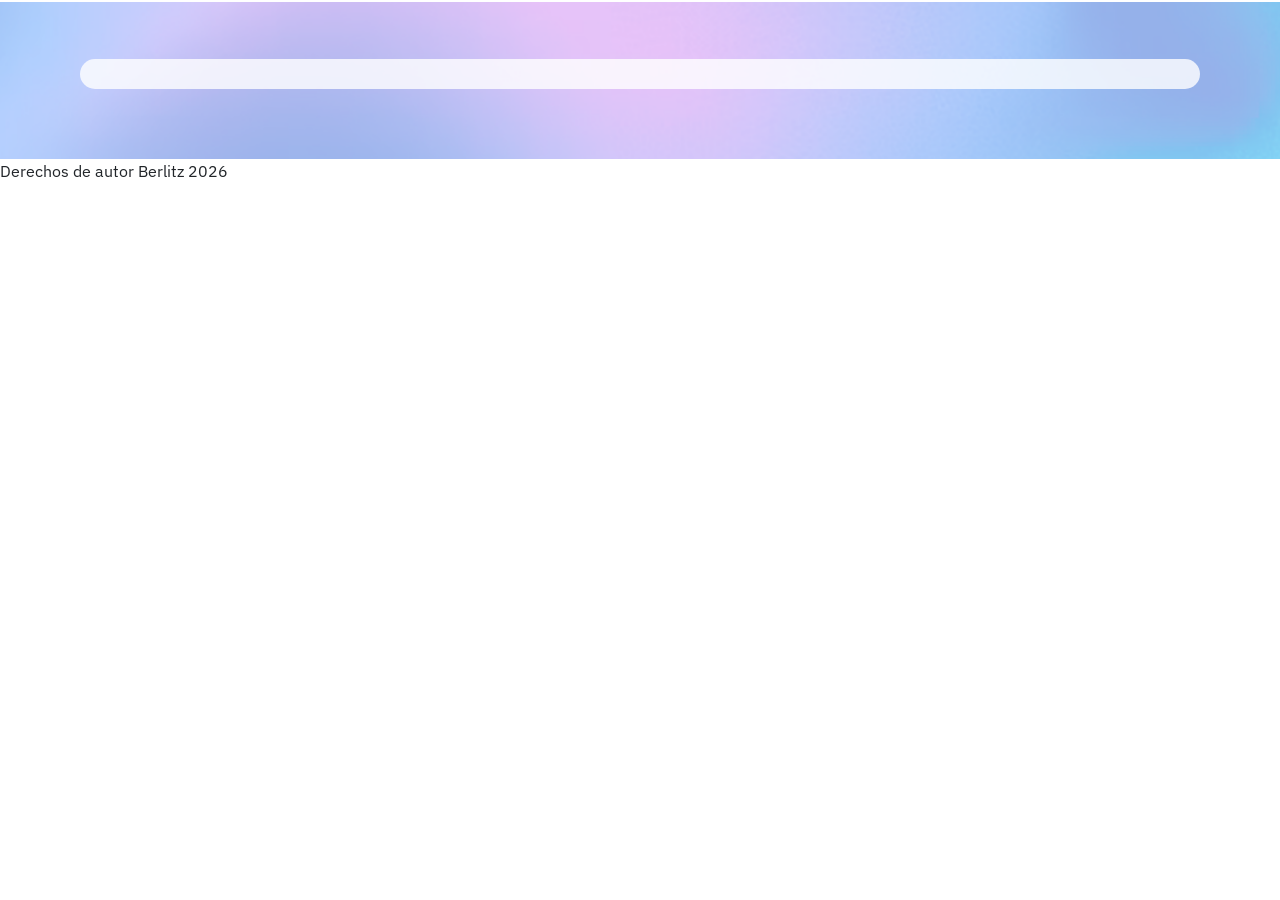
==== index.html @ 0db20826 "form y banner" ====
<!doctype html>
<html lang="es-pe">

<head>
  <meta charset="utf-8">



  <link rel="stylesheet" href="https://cdn.jsdelivr.net/npm/bootstrap@4.0.0/dist/css/bootstrap.min.css"
    integrity="sha384-Gn5384xqQ1aoWXA+058RXPxPg6fy4IWvTNh0E263XmFcJlSAwiGgFAW/dAiS6JXm" crossorigin="anonymous" defer>

  <title>Berlitz Perú - Workshop</title>
  <link rel="shortcut icon" href="https://peru.berlitzuavp.live/hubfs/Logo%20Berlitz/faviconBerlitz.png">
  <meta name="description"
    content="Mejora el inglés en grupos pequeños y avanza rápidamente. Conoce nuestro método único y efectivo.">






  <meta name="viewport" content="width=device-width, initial-scale=1">


  <meta property="og:description"
    content="Mejora el inglés en grupos pequeños y avanza rápidamente. Conoce nuestro método único y efectivo.">
  <meta property="og:title" content="Berlitz Perú - Workshop">
  <meta name="twitter:description"
    content="Mejora el inglés en grupos pequeños y avanza rápidamente. Conoce nuestro método único y efectivo.">
  <meta name="twitter:title" content="Berlitz Perú - Workshop">

  <link rel="stylesheet" href="assets/css/cmln-style.css">
  <link rel="preconnect" href="https://fonts.googleapis.com">
  <link rel="preconnect" href="https://fonts.gstatic.com" crossorigin>
  <link href="https://fonts.googleapis.com/css2?family=IBM+Plex+Sans:wght@400;600;700&display=swap" rel="stylesheet">
  <link rel="stylesheet" href="assets/css/calendario.css">

  <style>
    body {
      font-family: 'IBM Plex Sans', sans-serif;
    }

    #widget_1683842428065 .layout-container,
    #widget_1683842428065 .layout-container * {
      font-family: 'IBM Plex Sans', sans-serif;
    }
  </style>



  <link rel="stylesheet"
    href="https://peru.berlitzuavp.live/hs-fs/hub/9068661/hub_generated/template_assets/41209133440/1615328501591/Berlitz_February2021/css/layout.min.css"
    defer="true">
  <link rel="stylesheet"
    href="https://peru.berlitzuavp.live/hs-fs/hub/9068661/hub_generated/template_assets/41206822020/1661818295218/Berlitz_February2021/css/main.min.css"
    defer="true">
  <link class="hs-async-css" rel="preload"
    href="https://fonts.googleapis.com/css?family=Merriweather:400,700|Lato:400,700&amp;display=swap" as="style"
    onload="this.onload=null;this.rel='stylesheet'">
  <noscript>
    <link rel="stylesheet"
      href="https://fonts.googleapis.com/css?family=Merriweather:400,700|Lato:400,700&amp;display=swap">
  </noscript>
  <link class="hs-async-css" rel="preload"
    href="https://peru.berlitzuavp.live/hs-fs/hub/9068661/hub_generated/template_assets/41214308667/1615328502340/Berlitz_February2021/css/theme-overrides.min.css"
    as="style" onload="this.onload=null;this.rel='stylesheet'">
  <noscript>
    <link rel="stylesheet"
      href="https://peru.berlitzuavp.live/hs-fs/hub/9068661/hub_generated/template_assets/41214308667/1615328502340/Berlitz_February2021/css/theme-overrides.min.css">
  </noscript>
  <link rel="stylesheet" href="https://cdnjs.cloudflare.com/ajax/libs/animate.css/4.0.0/animate.compat.css"
    defer="true">
  <link rel="stylesheet"
    href="https://peru.berlitzuavp.live/hs-fs/hub/9068661/hub_generated/module_assets/42537651851/1614971185018/module_42537651851_custom-spacing.min.css">


  <!-- Editor Styles -->
  <style id="hs_editor_style" type="text/css">

  </style>



  <!--  Added by GoogleAnalytics integration -->
  <script>
    var _hsp = window._hsp = window._hsp || [];
    _hsp.push(['addPrivacyConsentListener', function (consent) {
      if (consent.allowed || (consent.categories && consent.categories.analytics)) {
        (function (i, s, o, g, r, a, m) {
          i['GoogleAnalyticsObject'] = r; i[r] = i[r] || function () {
            (i[r].q = i[r].q || []).push(arguments)
          }, i[r].l = 1 * new Date(); a = s.createElement(o),
            m = s.getElementsByTagName(o)[0]; a.async = 1; a.src = g; m.parentNode.insertBefore(a, m)
        })(window, document, 'script', '//www.google-analytics.com/analytics.js', 'ga');
        ga('create', 'UA-195036201-1', 'auto');
        ga('send', 'pageview');
      }
    }]);
  </script>

  <!-- /Added by GoogleAnalytics integration -->

  <!--  Added by GoogleAnalytics4 integration -->
  <script>
    var _hsp = window._hsp = window._hsp || [];
    window.dataLayer = window.dataLayer || [];
    function gtag() { dataLayer.push(arguments); }

    var useGoogleConsentModeV2 = true;
    var waitForUpdateMillis = true ? 1000 : 0;


    if (!window._hsGoogleConsentRunOnce) {
      window._hsGoogleConsentRunOnce = true;

      gtag('consent', 'default', {
        'ad_storage': 'denied',
        'analytics_storage': 'denied',
        'ad_user_data': 'denied',
        'ad_personalization': 'denied',
        'wait_for_update': waitForUpdateMillis
      });

      if (useGoogleConsentModeV2) {
        _hsp.push(['useGoogleConsentModeV2'])
      } else {
        _hsp.push(['addPrivacyConsentListener', function (consent) {
          var hasAnalyticsConsent = consent && (consent.allowed || (consent.categories && consent.categories.analytics));
          var hasAdsConsent = consent && (consent.allowed || (consent.categories && consent.categories.advertisement));

          gtag('consent', 'update', {
            'ad_storage': hasAdsConsent ? 'granted' : 'denied',
            'analytics_storage': hasAnalyticsConsent ? 'granted' : 'denied',
            'ad_user_data': hasAdsConsent ? 'granted' : 'denied',
            'ad_personalization': hasAdsConsent ? 'granted' : 'denied'
          });
        }]);
      }
    }

    gtag('js', new Date());
    gtag('set', 'developer_id.dZTQ1Zm', true);
    gtag('config', 'G-896YH0X30S');
  </script>
  <script async src="https://www.googletagmanager.com/gtag/js?id=G-896YH0X30S"></script>

  <!-- /Added by GoogleAnalytics4 integration -->

  <!--  Added by GoogleTagManager integration -->
  <script>
    var _hsp = window._hsp = window._hsp || [];
    window.dataLayer = window.dataLayer || [];
    function gtag() { dataLayer.push(arguments); }

    var useGoogleConsentModeV2 = true;
    var waitForUpdateMillis = true ? 1000 : 0;



    var hsLoadGtm = function loadGtm() {
      if (window._hsGtmLoadOnce) {
        return;
      }

      if (useGoogleConsentModeV2) {

        gtag('set', 'developer_id.dZTQ1Zm', true);

        gtag('consent', 'default', {
          'ad_storage': 'denied',
          'analytics_storage': 'denied',
          'ad_user_data': 'denied',
          'ad_personalization': 'denied',
          'wait_for_update': waitForUpdateMillis
        });

        _hsp.push(['useGoogleConsentModeV2'])
      }

      (function (w, d, s, l, i) {
        w[l] = w[l] || []; w[l].push({
          'gtm.start':
            new Date().getTime(), event: 'gtm.js'
        }); var f = d.getElementsByTagName(s)[0],
          j = d.createElement(s), dl = l != 'dataLayer' ? '&l=' + l : ''; j.async = true; j.src =
            'https://www.googletagmanager.com/gtm.js?id=' + i + dl; f.parentNode.insertBefore(j, f);
      })(window, document, 'script', 'dataLayer', 'GTM-PGFZW8S');

      window._hsGtmLoadOnce = true;
    };

    _hsp.push(['addPrivacyConsentListener', function (consent) {
      if (consent.allowed || (consent.categories && consent.categories.analytics)) {
        hsLoadGtm();
      }
    }]);

  </script>

  <!-- /Added by GoogleTagManager integration -->

  <link rel="canonical" href="https://peru.berlitzuavp.live/workshop">

  <meta name="facebook-domain-verification" content="eer6snw3nqpqkjb48zlyh8s3h10kmh">
  <meta property="og:image"
    content="https://9068661.fs1.hubspotusercontent-na1.net/hubfs/9068661/assets/img/HEAD%20(25).png">
  <meta property="og:image:width" content="919">
  <meta property="og:image:height" content="1563">

  <meta name="twitter:image"
    content="https://9068661.fs1.hubspotusercontent-na1.net/hubfs/9068661/assets/img/HEAD%20(26).png">


  <meta property="og:url" content="https://peru.berlitzuavp.live/workshop">
  <meta name="twitter:card" content="summary_large_image">
  <meta http-equiv="content-language" content="es-pe">







  <script src="https://code.jquery.com/jquery-3.2.1.slim.min.js"
    integrity="sha384-KJ3o2DKtIkvYIK3UENzmM7KCkRr/rE9/Qpg6aAZGJwFDMVNA/GpGFF93hXpG5KkN" crossorigin="anonymous"
    defer></script>
  <script src="https://cdn.jsdelivr.net/npm/popper.js@1.12.9/dist/umd/popper.min.js"
    integrity="sha384-ApNbgh9B+Y1QKtv3Rn7W3mgPxhU9K/ScQsAP7hUibX39j7fakFPskvXusvfa0b4Q" crossorigin="anonymous"
    defer></script>
  <script src="https://cdn.jsdelivr.net/npm/bootstrap@4.0.0/dist/js/bootstrap.min.js"
    integrity="sha384-JZR6Spejh4U02d8jOt6vLEHfe/JQGiRRSQQxSfFWpi1MquVdAyjUar5+76PVCmYl" crossorigin="anonymous"
    defer></script>

  <meta name="generator" content="HubSpot">
</head>

<body>
  <!--  Added by GoogleTagManager integration -->
  <noscript><iframe src="https://www.googletagmanager.com/ns.html?id=GTM-PGFZW8S" height="0" width="0"
      style="display:none;visibility:hidden"></iframe></noscript>

  <!-- /Added by GoogleTagManager integration -->

  <div class="body-wrapper   hs-content-id-141791086501 hs-landing-page hs-page ">

    <div data-global-resource-path="Berlitz_February2021/templates/partials/header_landing_page.html">
      <div class="header-wrap">
        <header class="header">
          <div class="header-container">
            <nav class="primary-navigation">
              <div class="header-logo">
                <div id="hs_cos_wrapper_header_logo"
                  class="hs_cos_wrapper hs_cos_wrapper_widget hs_cos_wrapper_type_module widget-type-rich_text" style=""
                  data-hs-cos-general-type="widget" data-hs-cos-type="module"><span id="hs_cos_wrapper_header_logo_"
                    class="hs_cos_wrapper hs_cos_wrapper_widget hs_cos_wrapper_type_rich_text" style=""
                    data-hs-cos-general-type="widget" data-hs-cos-type="rich_text"><a
                      href="https://www.berlitz.com/es-pe"> <span> <svg class="Logostyle__LogoStyled-sc-1im8go-0 jslXWq"
                          data-key="max-logo" viewbox="0 0 171 48.65" xmlns="http://www.w3.org/2000/svg">
                          <path
                            d="M162.73,9.17A16.35,16.35,0,0,0,156,2.39C153.11.83,149.94,0,143.78,0H21.33C15.16,0,12,.83,9.1,2.39A16.21,16.21,0,0,0,2.38,9.17C.83,12.09,0,15.28,0,21.5v5.65c0,6.21.83,9.41,2.38,12.33A16.19,16.19,0,0,0,9.1,46.25c2.89,1.57,6.06,2.4,12.23,2.4H143.78c6.16,0,9.33-.83,12.23-2.4a16.19,16.19,0,0,0,6.72-6.77c1.55-2.92,2.37-6.12,2.37-12.33V21.5C165.1,15.28,164.28,12.09,162.73,9.17Z"
                            fill="#004FEF"></path>
                          <path
                            d="M167.22.63a3,3,0,0,0-3,3.1v0a3,3,0,1,0,6.07,0A3,3,0,0,0,167.44.63ZM168.32,6l-1.14-1.9h-.75V6h-.65V1.61h1.64c1,0,1.53.38,1.53,1.24a1.13,1.13,0,0,1-1.06,1.2h-.07l1.23,2Z"
                            fill="none"></path>
                          <path d="m168.26 2.81c0-0.54-0.48-0.64-0.94-0.64h-0.89v1.35h0.78c0.55 0 1.05-0.04 1.05-0.71z"
                            fill="none"></path>
                          <path
                            d="M167.22,0a3.76,3.76,0,0,0-3.8,3.72v.06a3.79,3.79,0,1,0,7.58,0A3.76,3.76,0,0,0,167.26,0Zm0,7a3,3,0,0,1-3-3V3.83a3,3,0,1,1,6.07,0A3,3,0,0,1,167.47,7Z"
                            fill="#004FEF"></path>
                          <path
                            d="M169,2.85c0-.86-.51-1.24-1.53-1.24h-1.64V6h.65V4.08h.75L168.32,6h.73l-1.23-1.93A1.13,1.13,0,0,0,169,3Zm-2.52.67V2.17h.89c.46,0,.94.1.94.64s-.5.71-1,.71Z"
                            fill="#004FEF"></path>
                          <polygon points="96.21 8.89 87.53 8.89 87.53 38.31 96.21 38.33" fill="#fff"></polygon>
                          <path d="m102.6 17.38a4.47 4.47 0 0 0 4.46-4.48 4.45 4.45 0 1 0-4.46 4.48z" fill="#fff">
                          </path>
                          <polygon points="98.38 38.33 107.06 38.33 107.07 38.33 107.07 18.71 107.06 18.71 98.38 18.71"
                            fill="#fff"></polygon>
                          <path
                            d="M56.76,38.33c4.33,0,9.46-1.73,10.69-6.26H58.72a1.94,1.94,0,0,1-2.11,1.6,2.26,2.26,0,0,1-1.69-.61,4.13,4.13,0,0,1-.84-3v-.26H68a9.58,9.58,0,0,0-2.67-7.63,12.31,12.31,0,0,0-9.09-3.5A11.53,11.53,0,0,0,48,21.78a9.61,9.61,0,0,0-2.83,7,8.52,8.52,0,0,0,2.52,6.33C49.79,37.2,53,38.33,56.76,38.33ZM54.08,26.1a2.47,2.47,0,0,1,2.15-2.75l.27,0a2.51,2.51,0,0,1,1.75.72,2.87,2.87,0,0,1,.85,2.05v.27h-5Z"
                            fill="#fff"></path>
                          <polygon
                            points="111.95 25.69 111.95 25.97 111.95 38.33 121.4 38.33 121.4 25.98 121.4 25.7 121.68 25.7 124.44 25.69 124.42 18.56 121.68 18.56 121.4 18.56 121.4 18.29 121.4 11.08 111.95 11.08 111.95 18.29 111.95 18.56 111.66 18.56 109.24 18.56 109.24 25.69 111.66 25.69"
                            fill="#fff"></polygon>
                          <path
                            d="M78.9,38.33V30.88c0-2.45,1.21-5.08,3.88-5.08h2.57V18.72h0c-3.19-.08-5.57.92-6.55,3.71V18.71H70.16V38.32H78.9Z"
                            fill="#fff"></path>
                          <path
                            d="M44.1,30.93a6.44,6.44,0,0,0-4.64-6.35l-1.19-.39a7.11,7.11,0,0,0,1.2-.33,5.35,5.35,0,0,0,3.38-5.35,6.75,6.75,0,0,0-1.75-4.92c-1.65-1.7-4.46-2.51-8.6-2.51H20.22V38.33H34.44C39.11,38.33,44.1,36.39,44.1,30.93ZM29.91,21.49V17.24h1.21a3.69,3.69,0,0,1,2.73.66,2.14,2.14,0,0,1,.53,1.53A2.16,2.16,0,0,1,33.82,21a3.82,3.82,0,0,1-2.75.74H29.91Zm.26,10.74h-.26V27.09h1.3c1.18,0,2.8,0,3.68.9a2.25,2.25,0,0,1,.61,1.65,2.35,2.35,0,0,1-.62,1.69c-.88.9-2.51.9-3.6.9Z"
                            fill="#fff"></path>
                          <polygon
                            points="126.61 38.33 145.89 38.33 146.15 38.33 146.15 31.3 145.89 31.29 140.91 31.29 139.21 31.29 138.75 31.29 139 30.86 146.15 18.71 126.61 18.71 126.61 25.77 131.55 25.77 133.27 25.77 133.73 25.77 133.49 26.19"
                            fill="#fff"></polygon>
                          <path
                            d="M31.07,21.76A3.82,3.82,0,0,0,33.82,21a2.21,2.21,0,0,0,.56-1.59,2.14,2.14,0,0,0-.53-1.53,3.69,3.69,0,0,0-2.73-.66H29.91v4.52h1.16Z"
                            fill="#004FEF"></path>
                          <path
                            d="M35.5,29.64A2.29,2.29,0,0,0,34.89,28c-.88-.9-2.5-.9-3.68-.9h-1.3v5.14h1.37c1.09,0,2.72,0,3.6-.9A2.32,2.32,0,0,0,35.5,29.64Z"
                            fill="#004FEF"></path>
                          <path
                            d="M58.83,26.37h.27V26.1a2.87,2.87,0,0,0-.85-2.05,2.51,2.51,0,0,0-1.75-.72,2.45,2.45,0,0,0-2.42,2.77v.27Z"
                            fill="#004FEF"></path>
                        </svg> </span> </a></span></div>
              </div>
            </nav>
          </div>
        </header>
        <header class="header scroll">
          <div class="header-container">
            <nav class="primary-navigation">
              <div class="header-logo">
                <div id="hs_cos_wrapper_header_logo"
                  class="hs_cos_wrapper hs_cos_wrapper_widget hs_cos_wrapper_type_module widget-type-rich_text" style=""
                  data-hs-cos-general-type="widget" data-hs-cos-type="module"><span id="hs_cos_wrapper_header_logo_"
                    class="hs_cos_wrapper hs_cos_wrapper_widget hs_cos_wrapper_type_rich_text" style=""
                    data-hs-cos-general-type="widget" data-hs-cos-type="rich_text"><a
                      href="https://www.berlitz.com/es-pe"> <span> <svg class="Logostyle__LogoStyled-sc-1im8go-0 jslXWq"
                          data-key="max-logo" viewbox="0 0 171 48.65" xmlns="http://www.w3.org/2000/svg">
                          <path
                            d="M162.73,9.17A16.35,16.35,0,0,0,156,2.39C153.11.83,149.94,0,143.78,0H21.33C15.16,0,12,.83,9.1,2.39A16.21,16.21,0,0,0,2.38,9.17C.83,12.09,0,15.28,0,21.5v5.65c0,6.21.83,9.41,2.38,12.33A16.19,16.19,0,0,0,9.1,46.25c2.89,1.57,6.06,2.4,12.23,2.4H143.78c6.16,0,9.33-.83,12.23-2.4a16.19,16.19,0,0,0,6.72-6.77c1.55-2.92,2.37-6.12,2.37-12.33V21.5C165.1,15.28,164.28,12.09,162.73,9.17Z"
                            fill="#004FEF"></path>
                          <path
                            d="M167.22.63a3,3,0,0,0-3,3.1v0a3,3,0,1,0,6.07,0A3,3,0,0,0,167.44.63ZM168.32,6l-1.14-1.9h-.75V6h-.65V1.61h1.64c1,0,1.53.38,1.53,1.24a1.13,1.13,0,0,1-1.06,1.2h-.07l1.23,2Z"
                            fill="none"></path>
                          <path d="m168.26 2.81c0-0.54-0.48-0.64-0.94-0.64h-0.89v1.35h0.78c0.55 0 1.05-0.04 1.05-0.71z"
                            fill="none"></path>
                          <path
                            d="M167.22,0a3.76,3.76,0,0,0-3.8,3.72v.06a3.79,3.79,0,1,0,7.58,0A3.76,3.76,0,0,0,167.26,0Zm0,7a3,3,0,0,1-3-3V3.83a3,3,0,1,1,6.07,0A3,3,0,0,1,167.47,7Z"
                            fill="#004FEF"></path>
                          <path
                            d="M169,2.85c0-.86-.51-1.24-1.53-1.24h-1.64V6h.65V4.08h.75L168.32,6h.73l-1.23-1.93A1.13,1.13,0,0,0,169,3Zm-2.52.67V2.17h.89c.46,0,.94.1.94.64s-.5.71-1,.71Z"
                            fill="#004FEF"></path>
                          <polygon points="96.21 8.89 87.53 8.89 87.53 38.31 96.21 38.33" fill="#fff"></polygon>
                          <path d="m102.6 17.38a4.47 4.47 0 0 0 4.46-4.48 4.45 4.45 0 1 0-4.46 4.48z" fill="#fff">
                          </path>
                          <polygon points="98.38 38.33 107.06 38.33 107.07 38.33 107.07 18.71 107.06 18.71 98.38 18.71"
                            fill="#fff"></polygon>
                          <path
                            d="M56.76,38.33c4.33,0,9.46-1.73,10.69-6.26H58.72a1.94,1.94,0,0,1-2.11,1.6,2.26,2.26,0,0,1-1.69-.61,4.13,4.13,0,0,1-.84-3v-.26H68a9.58,9.58,0,0,0-2.67-7.63,12.31,12.31,0,0,0-9.09-3.5A11.53,11.53,0,0,0,48,21.78a9.61,9.61,0,0,0-2.83,7,8.52,8.52,0,0,0,2.52,6.33C49.79,37.2,53,38.33,56.76,38.33ZM54.08,26.1a2.47,2.47,0,0,1,2.15-2.75l.27,0a2.51,2.51,0,0,1,1.75.72,2.87,2.87,0,0,1,.85,2.05v.27h-5Z"
                            fill="#fff"></path>
                          <polygon
                            points="111.95 25.69 111.95 25.97 111.95 38.33 121.4 38.33 121.4 25.98 121.4 25.7 121.68 25.7 124.44 25.69 124.42 18.56 121.68 18.56 121.4 18.56 121.4 18.29 121.4 11.08 111.95 11.08 111.95 18.29 111.95 18.56 111.66 18.56 109.24 18.56 109.24 25.69 111.66 25.69"
                            fill="#fff"></polygon>
                          <path
                            d="M78.9,38.33V30.88c0-2.45,1.21-5.08,3.88-5.08h2.57V18.72h0c-3.19-.08-5.57.92-6.55,3.71V18.71H70.16V38.32H78.9Z"
                            fill="#fff"></path>
                          <path
                            d="M44.1,30.93a6.44,6.44,0,0,0-4.64-6.35l-1.19-.39a7.11,7.11,0,0,0,1.2-.33,5.35,5.35,0,0,0,3.38-5.35,6.75,6.75,0,0,0-1.75-4.92c-1.65-1.7-4.46-2.51-8.6-2.51H20.22V38.33H34.44C39.11,38.33,44.1,36.39,44.1,30.93ZM29.91,21.49V17.24h1.21a3.69,3.69,0,0,1,2.73.66,2.14,2.14,0,0,1,.53,1.53A2.16,2.16,0,0,1,33.82,21a3.82,3.82,0,0,1-2.75.74H29.91Zm.26,10.74h-.26V27.09h1.3c1.18,0,2.8,0,3.68.9a2.25,2.25,0,0,1,.61,1.65,2.35,2.35,0,0,1-.62,1.69c-.88.9-2.51.9-3.6.9Z"
                            fill="#fff"></path>
                          <polygon
                            points="126.61 38.33 145.89 38.33 146.15 38.33 146.15 31.3 145.89 31.29 140.91 31.29 139.21 31.29 138.75 31.29 139 30.86 146.15 18.71 126.61 18.71 126.61 25.77 131.55 25.77 133.27 25.77 133.73 25.77 133.49 26.19"
                            fill="#fff"></polygon>
                          <path
                            d="M31.07,21.76A3.82,3.82,0,0,0,33.82,21a2.21,2.21,0,0,0,.56-1.59,2.14,2.14,0,0,0-.53-1.53,3.69,3.69,0,0,0-2.73-.66H29.91v4.52h1.16Z"
                            fill="#004FEF"></path>
                          <path
                            d="M35.5,29.64A2.29,2.29,0,0,0,34.89,28c-.88-.9-2.5-.9-3.68-.9h-1.3v5.14h1.37c1.09,0,2.72,0,3.6-.9A2.32,2.32,0,0,0,35.5,29.64Z"
                            fill="#004FEF"></path>
                          <path
                            d="M58.83,26.37h.27V26.1a2.87,2.87,0,0,0-.85-2.05,2.51,2.51,0,0,0-1.75-.72,2.45,2.45,0,0,0-2.42,2.77v.27Z"
                            fill="#004FEF"></path>
                        </svg> </span> </a></span></div>
              </div>
            </nav>
          </div>
        </header>
      </div>
    </div>



    <div class="banner"></div>
    <main class="body-container-wrapper">

      <div class="container-fluid body-container body-container__landing">
        <div class="row-fluid-wrapper">
          <div class="row-fluid">
            <div class="span12 widget-span widget-type-cell " style="" data-widget-type="cell" data-x="0" data-w="12">

              <div class="row-fluid-wrapper row-depth-1 row-number-1 dnd-section main-section-row-0-padding">
                <div class="row-fluid ">
                  <div class="span12 widget-span widget-type-cell dnd-column" style="" data-widget-type="cell"
                    data-x="0" data-w="12">

                    <div class="row-fluid-wrapper row-depth-1 row-number-2 dnd-row">
                      <div class="row-fluid ">
                        <div class="span12 widget-span widget-type-custom_widget dnd-module" style=""
                          data-widget-type="custom_widget" data-x="0" data-w="12">
                          <div id="hs_cos_wrapper_widget_1683328724658"
                            class="hs_cos_wrapper hs_cos_wrapper_widget hs_cos_wrapper_type_module" style=""
                            data-hs-cos-general-type="widget" data-hs-cos-type="module">
                            <div class="custom-spacing">
                              <div class="d-none d-lg-block" style="margin-top: 30px;">
                              </div>
                              <div class="d-none d-md-block d-lg-none" style="margin-top: 30px;">
                              </div>
                              <div class="d-block d-md-none" style="margin-top: 30px;">
                              </div>
                            </div>
                          </div>

                        </div><!--end widget-span -->
                      </div><!--end row-->
                    </div><!--end row-wrapper -->

                  </div><!--end widget-span -->
                </div><!--end row-->
              </div><!--end row-wrapper -->

              <div
                class="row-fluid-wrapper row-depth-1 row-number-3 main-section-row-1-force-full-width-section dnd-section main-section-row-1-padding main-section-row-1-margin">
                <div class="row-fluid ">
                  <div class="span12 widget-span widget-type-cell cell_16838423957933-padding dnd-column" style=""
                    data-widget-type="cell" data-x="0" data-w="12">

                    <div class="row-fluid-wrapper row-depth-1 row-number-4 dnd-row">
                      <div class="row-fluid ">
                        <div class="span12 widget-span widget-type-custom_widget dnd-module" style=""
                          data-widget-type="custom_widget" data-x="0" data-w="12">
                          <div id="hs_cos_wrapper_widget_1683842428065"
                            class="hs_cos_wrapper hs_cos_wrapper_widget hs_cos_wrapper_type_module" style=""
                            data-hs-cos-general-type="widget" data-hs-cos-type="module">
                            <div id="widget_1683842428065" class="text-lg-left text-md-left text-left" data-aos="none"
                              data-aos-once="false" data-aos-duration="700" data-aos-delay="0">
                              <div id="hs_cos_wrapper_widget_1683842428065_"
                                class="hs_cos_wrapper hs_cos_wrapper_widget hs_cos_wrapper_type_inline_rich_text"
                                style="" data-hs-cos-general-type="widget" data-hs-cos-type="inline_rich_text"
                                data-hs-cos-field="text">
                                <div class="c_banner">
                                  <a href="#form">
                                    <!-- Desktop -->
                                    <img
                                      src="https://9068661.fs1.hubspotusercontent-na1.net/hubfs/9068661/assets/img/CLASE%20DEMO%20LP%20WEB.png"
                                      alt="" class="c-img-lg" style="width: 100%;
">

                                    <!-- Mobile -->
                                    <img
                                      src="https://9068661.fs1.hubspotusercontent-na1.net/hubfs/9068661/assets/img/CLASE%20DEMO%20MOBIL.png"
                                      alt="" class="c-img-xs">
                                  </a>
                                </div>

                               
                                <!-- <div class="d-block c_block_1"><img src="https://9068661.fs1.hubspotusercontent-na1.net/hubfs/9068661/assets/img/CALENDAR-DSKTP%20(2).png" alt="" class="img-fluid c-img-lg "> <img src="https://9068661.fs1.hubspotusercontent-na1.net/hubfs/9068661/assets/img/CALENDAR-MOB%20(1).png" alt="" class="img-fluid c-img-xs"></div> 31-10-24 -->
                                <!-- <div class="d-block c_block_1 d-none"><img src="https://9068661.fs1.hubspotusercontent-na1.net/hubfs/9068661/assets/img/CALENDAR-MOB-Sep-03-2024-10-28-27-5006-AM.png" alt="" class="img-fluid c-img-lg "> <img src="https://peru.berlitzuavp.live/hubfs/assets/img/CYBERLITZ_LP%20MOB%202%20(1).png" alt="" class="img-fluid c-img-xs"></div></div> -->
                              </div>

                              <style>
                                #widget_1683842428065 {
                                  position: relative;
                                  z-index: 2;
                                  padding-top: 0px;
                                  padding-bottom: 20px;
                                  max-width: 1200px;

                                }

                                #widget_1683842428065 .hs_cos_wrapper_type_inline_rich_text> :not(.d-block.c_block_1),
                                #widget_1683842428065 .hs_cos_wrapper_type_inline_rich_text> :not(.d-block.c_block_1) * {

                                  font-size: 50px;
                                  margin-bottom: 0px;
                                  text-transform: none;
                                  line-height: 1.5em;
                                  color: rgba(68, 68, 68, calc(100/100));
                                }

                                @media (max-width: 992px) {

                                  #widget_1683842428065 .hs_cos_wrapper_type_inline_rich_text> :not(.d-block.c_block_1),
                                  #widget_1683842428065 .hs_cos_wrapper_type_inline_rich_text> :not(.d-block.c_block_1) * {
                                    font-size: 30px;
                                  }
                                }

                                @media (max-width: 765px) {

                                  #widget_1683842428065 .hs_cos_wrapper_type_inline_rich_text> :not(.d-block.c_block_1),
                                  #widget_1683842428065 .hs_cos_wrapper_type_inline_rich_text> :not(.d-block.c_block_1) * {
                                    font-size: 30px;
                                  }
                                }
                              </style>
                            </div>

                          </div><!--end widget-span -->
                        </div><!--end row-->
                      </div><!--end row-wrapper -->

                    </div><!--end widget-span -->
                  </div><!--end row-->
                </div><!--end row-wrapper -->



                <div class="seccion_formulario" id="form">



                  <div
                    class="row-fluid-wrapper row-depth-1 row-number-7 main-section-row-3-margin dnd-section main-section-row-3-max-width-section-centering main-section-row-3-background-color main-section-row-3-padding">
                    <div class="caja">


                      <div class="row-fluid ">
                        <div class="span12 widget-span widget-type-custom_widget dnd-module" style=""
                          data-widget-type="custom_widget" data-x="0" data-w="12">
                          <div id="hs_cos_wrapper_widget_1685485635372"
                            class="hs_cos_wrapper hs_cos_wrapper_widget hs_cos_wrapper_type_module widget-type-form"
                            style="" data-hs-cos-general-type="widget" data-hs-cos-type="module">




                            <span id="hs_cos_wrapper_widget_1685485635372_"
                              class="hs_cos_wrapper hs_cos_wrapper_widget hs_cos_wrapper_type_form" style=""
                              data-hs-cos-general-type="widget" data-hs-cos-type="form">
                              <div id="hs_form_target_widget_1685485635372"></div>
                            </span>
                          </div>

                        </div><!--end widget-span -->
                      </div><!--end row-->
                    </div><!--end caja-->

                   
                  </div><!--end row-wrapper -->

                </div>

                

              </div><!--end widget-span -->
            </div>
          </div>
        </div>
    </main>



    <div data-global-resource-path="Berlitz_February2021/templates/partials/footer_landing_page.html">
      <footer class="footer">
        
        <div class="footer-copyright">
          <div class="footer__container">
            <div class="footer-copyright-inner">
              <div class="footer-copyright-text">
                <div id="hs_cos_wrapper_footer_copyright_text"
                  class="hs_cos_wrapper hs_cos_wrapper_widget hs_cos_wrapper_type_module widget-type-rich_text" style=""
                  data-hs-cos-general-type="widget" data-hs-cos-type="module"><span
                    id="hs_cos_wrapper_footer_copyright_text_"
                    class="hs_cos_wrapper hs_cos_wrapper_widget hs_cos_wrapper_type_rich_text" style=""
                    data-hs-cos-general-type="widget" data-hs-cos-type="rich_text"><span>Derechos de autor Berlitz
                      2026</span></span></div>
              </div>
              <div class="footer-copyright-link">
                <div id="hs_cos_wrapper_footer_copyright_link"
                  class="hs_cos_wrapper hs_cos_wrapper_widget hs_cos_wrapper_type_module widget-type-rich_text" style=""
                  data-hs-cos-general-type="widget" data-hs-cos-type="module"><span
                    id="hs_cos_wrapper_footer_copyright_link_"
                    class="hs_cos_wrapper hs_cos_wrapper_widget hs_cos_wrapper_type_rich_text" style=""
                    data-hs-cos-general-type="widget" data-hs-cos-type="rich_text"></span></div>
              </div>
            </div>
          </div>
        </div>
      </footer>
    </div>

  </div>
  <script src="https://peru.berlitzuavp.live/hs/hsstatic/jquery-libs/static-1.4/jquery/jquery-1.11.2.js"></script>
  <script>hsjQuery = window['jQuery'];</script>
  <script defer src="/hs/hsstatic/cms-free-branding-lib/static-1.267/js/index.js"></script>
  <!-- HubSpot performance collection script -->
  <script defer src="https://static.hsappstatic.net/content-cwv-embed/static-1.971/embed.js"></script>
  <script defer
    src="https://peru.berlitzuavp.live/hs-fs/hub/9068661/hub_generated/template_assets/41214308669/1651780692391/Berlitz_February2021/js/main.min.js"></script>
  <script>
    var hsVars = hsVars || {}; hsVars['language'] = 'es-pe';
  </script>

  <script src="https://peru.berlitzuavp.live/hs/hsstatic/cos-i18n/static-1.53/bundles/project.js"></script>

  <!--[if lte IE 8]>
    <script charset="utf-8" src="https://js.hsforms.net/forms/v2-legacy.js"></script>
    <![endif]-->

  <script data-hs-allowed="true" src="https://peru.berlitzuavp.live/_hcms/forms/v2.js"></script>

  <script data-hs-allowed="true">
    var options = {
      portalId: '9068661',
      formId: '5d0ea20e-60e1-4d32-90dc-a00486332749',
      formInstanceId: '2850',

      pageId: '141791086501',

      region: 'na1',




      pageName: "Berlitz Per\u00FA - Workshop",


      redirectUrl: "https://berlitz-marketing.com.pe/gracias-workshop/",





      css: '',
      target: '#hs_form_target_widget_1685485635372',





      contentType: "landing-page",



      formsBaseUrl: '/_hcms/forms/',



      formData: {
        cssClass: 'hs-form stacked hs-custom-form'
      }
    };

    options.getExtraMetaDataBeforeSubmit = function () {
      var metadata = {};


      if (hbspt.targetedContentMetadata) {
        var count = hbspt.targetedContentMetadata.length;
        var targetedContentData = [];
        for (var i = 0; i < count; i++) {
          var tc = hbspt.targetedContentMetadata[i];
          if (tc.length !== 3) {
            continue;
          }
          targetedContentData.push({
            definitionId: tc[0],
            criterionId: tc[1],
            smartTypeId: tc[2]
          });
        }
        metadata["targetedContentMetadata"] = JSON.stringify(targetedContentData);
      }

      return metadata;
    };

    hbspt.forms.create(options);
  </script>


  <!-- Start of HubSpot Analytics Code -->
  <script type="text/javascript">
    var _hsq = _hsq || [];
    _hsq.push(["setContentType", "landing-page"]);
    _hsq.push(["setCanonicalUrl", "https:\/\/peru.berlitzuavp.live\/workshop"]);
    _hsq.push(["setPageId", "141791086501"]);
    _hsq.push(["setContentMetadata", {
      "contentPageId": 141791086501,
      "legacyPageId": "141791086501",
      "contentFolderId": null,
      "contentGroupId": null,
      "abTestId": null,
      "languageVariantId": 141791086501,
      "languageCode": "es-pe",


    }]);
  </script>

  <script type="text/javascript" id="hs-script-loader" async defer
    src="https://peru.berlitzuavp.live/hs/scriptloader/9068661.js"></script>
  <!-- End of HubSpot Analytics Code -->


  <script type="text/javascript">
    var hsVars = {
      render_id: "d1671291-a4c0-4fed-a10e-b4bbd353da0b",
      ticks: 1719754265817,
      page_id: 141791086501,

      content_group_id: 0,
      portal_id: 9068661,
      app_hs_base_url: "https://app.hubspot.com",
      cp_hs_base_url: "https://cp.hubspot.com",
      language: "es-pe",
      analytics_page_type: "landing-page",
      scp_content_type: "",
      analytics_page_id: "141791086501",
      category_id: 1,
      folder_id: 0,
      is_hubspot_user: false
    }
  </script>


  <script defer src="https://peru.berlitzuavp.live/hs/hsstatic/HubspotToolsMenu/static-1.321/js/index.js"></script>


  


  <script src="assets/js/calendario-data.js"></script>
  <script src="assets/js/calendario.js"></script>

</body>

</html>
---- assets/css/cmln-style.css ----
@charset "UTF-8";
/*requeridas*/
@font-face {
  font-family: 'FontAwesome';
  src: url(fonts/fontawesome-webfont.woff2);
  font-display: swap; }
/*Adicionales*/
@font-face {
  font-family: 'LATO-REGULAR';
  src: url(fonts/LATO-REGULAR.TTF);
  font-display: swap; }
@font-face {
  font-family: 'OpenSans-Regular';
  src: url(fonts/OpenSans-Regular.ttf); }
@font-face {
  font-family: 'OpenSans-Semibold';
  src: url(fonts/OpenSans-Semibold.ttf); }
@font-face {
  font-family: 'OpenSans-Light';
  src: url(fonts/OpenSans-Light.ttf); }
@font-face {
  font-family: 'OpenSans-Bold';
  src: url(fonts/OpenSans-Bold.ttf); }
@font-face {
  font-family: 'IBMPlexSans-Medium';
  src: url(fonts/IBMPlexSans-Medium.ttf); }
@font-face {
  font-family: 'IBMPlexSans-BoldItalic';
  src: url(fonts/IBMPlexSans-BoldItalic.ttf); }
@font-face {
  font-family: 'IBMPlexSans-Regular';
  src: url(fonts/IBMPlexSans-Regular.ttf); }
@font-face {
  font-family: 'IBMPlexSans-Bold';
  src: url(fonts/IBMPlexSans-Bold.ttf); }
@font-face {
  font-family: 'IBMPlexSans-MediumItalic';
  src: url(fonts/IBMPlexSans-MediumItalic.ttf); }
@font-face {
  font-family: 'IBMPlexSans-SemiBold';
  src: url(fonts/IBMPlexSans-SemiBold.ttf); }
@font-face {
  font-family: 'IBMPlexSans-SemiBoldItalic';
  src: url(fonts/IBMPlexSans-SemiBoldItalic.ttf); }
@font-face {
  font-family: 'IBMPlexSans-Light';
  src: url(fonts/IBMPlexSans-Light.ttf); }
@font-face {
  font-family: "Open Sans";
  font-weight: 400;
  font-style: normal;
  font-display: swap;
  src: url("/_hcms/googlefonts/Open_Sans/regular.woff2") format("woff2"), url("/_hcms/googlefonts/Open_Sans/regular.woff") format("woff"); }
a.cta_button {
  -moz-box-sizing: content-box !important;
  -webkit-box-sizing: content-box !important;
  box-sizing: content-box !important;
  vertical-align: middle; }

.hs-breadcrumb-menu {
  list-style-type: none;
  margin: 0px 0px 0px 0px;
  padding: 0px 0px 0px 0px; }

.hs-breadcrumb-menu-item {
  float: left;
  padding: 10px 0px 10px 10px; }

.hs-breadcrumb-menu-divider:before {
  content: '›';
  padding-left: 10px; }

.hs-featured-image-link {
  border: 0; }

.hs-featured-image {
  float: right;
  margin: 0 0 20px 20px;
  max-width: 50%; }

@media (max-width: 568px) {
  .hs-featured-image {
    float: none;
    margin: 0;
    width: 100%;
    max-width: 100%; } }
.body-container-wrapper .footer__container,
.body-container-wrapper .page-center,
.body-container-wrapper .dnd-section > .row-fluid,
.body-container-wrapper .content-wrapper {
  padding: 0; }

.hs-screen-reader-text {
  clip: rect(1px, 1px, 1px, 1px);
  height: 1px;
  overflow: hidden;
  position: absolute !important;
  width: 1px; }

.main-section-row-1-force-full-width-section > .row-fluid {
  max-width: none !important; }

/*.main-section-row-2-background-color {
  background-color: rgba(0, 79, 239, 1) !important;
}*/
.main-section-row-2-max-width-section-centering > .row-fluid {
  max-width: 995px !important;
  margin-left: auto !important;
  margin-right: auto !important; }

.main-section-row-3-max-width-section-centering > .row-fluid {
  max-width: 1312px !important;
  margin-left: auto !important;
  margin-right: auto !important; }

/* HubSpot Non-stacked Media Query Styles */
@media (min-width: 768px) {
  .main-section-row-2-vertical-alignment > .row-fluid {
    display: -ms-flexbox !important;
    -ms-flex-direction: row;
    display: flex !important;
    flex-direction: row; }

  .cell_1683322576232-vertical-alignment {
    display: -ms-flexbox !important;
    -ms-flex-direction: column !important;
    -ms-flex-pack: center !important;
    display: flex !important;
    flex-direction: column !important;
    justify-content: center !important; }

  .cell_1683322576232-vertical-alignment > div {
    flex-shrink: 0 !important; } }
/* HubSpot Styles (default) */
.main-section-row-0-padding {
  padding-top: 0px !important;
  padding-bottom: 0px !important;
  padding-left: 0px !important;
  padding-right: 0px !important; }

.main-section-row-1-margin {
  margin-top: 0px !important;
  margin-bottom: 0px !important; }

.main-section-row-1-padding {
  padding-top: 0px !important;
  padding-bottom: 0px !important;
  padding-left: 0px !important;
  padding-right: 0px !important; }

.main-section-row-2-padding {
  padding-top: 6px !important;
  padding-bottom: 6px !important; }

.main-section-row-3-margin {
  margin-bottom: 0px !important; }

.main-section-row-3-padding {
  padding-top: 57px !important;
  padding-bottom: 40px !important;
  padding-left: 30px !important;
  padding-right: 30px !important; }

.main-section-row-4-margin {
  margin-top: 0px !important;
  margin-bottom: 0px !important; }

.main-section-row-4-padding {
  padding-top: 0px !important;
  padding-bottom: 0px !important;
  padding-left: 0px !important;
  padding-right: 0px !important; }

.cell_16838423957933-padding {
  padding-top: 0px !important;
  padding-bottom: 0px !important;
  padding-left: 0px !important;
  padding-right: 0px !important; }

.cell_1683322576232-padding {
  padding-left: 0px !important;
  padding-right: 0px !important; }

.cell_1685486755590-margin {
  margin-top: 0px !important; }

.cell_1685486755590-padding {
  padding-top: 0px !important;
  padding-bottom: 0px !important;
  padding-left: 0px !important;
  padding-right: 0px !important; }

.hs-form-booleancheckbox a {
  color: #FFF !important;
  text-decoration: underline; }

.header {
  display: none; }

.c-no-padding {
  padding: 0px; }

.hs-button {
  border: 1px solid #FFF; }

.dnd-section > .row-fluid {
  padding-left: 0px;
  padding-right: 0px; }

.c-btn-fixed-information {
  position: fixed;
  z-index: 111;
  bottom: 10px;
  right: 20px;
  transition: 0.3s;
  color: #FFF; }

.c-btn-fixed-information a {
  -webkit-box-shadow: -1px -1px 6px 1px rgba(0, 0, 0, 0.32);
  -moz-box-shadow: -1px -1px 6px 1px rgba(0, 0, 0, 0.32);
  box-shadow: -1px -1px 6px 1px rgba(0, 0, 0, 0.32);
  text-decoration: none;
  color: #FFF;
  padding: 7px 15px;
  display: inline-block;
  background-color: #ff495c;
  border-radius: 5px;
  transition: 0.3s; }

.c-btn-fixed-information a:hover {
  background-color: #643BA2; }

.body-container__landing {
  padding: 0px; }

.row-number-9 {
  margin-top: 3px; }

.row-number-14 {
  margin-top: 2px; }

header.header {
  z-index: 99; }

.main-section-row-0-padding {
  display: none; }

.row-number-10 .row-fluid {
  padding-left: 0px;
  padding-right: 0px; }

.row-number-3 .row-fluid #widget_1683842428065 {
  max-width: inherit !important;
  padding-bottom: 0px;
  margin-top: 2px; }

.row-number-9 .row-fluid #widget_1685486773609 {
  max-width: inherit !important;
  padding-bottom: 0px;
  margin-top: 0px; }

/**/
.c-img-lg {
  display: block; }

.c-img-xs {
  display: none; }

.dnd-section > .row-fluid {
  max-width: inherit; }

/* Extra small devices (phones, 600px and down) */
@media only screen and (max-width: 600px) {
  .c-img-xs {
    display: block; }

  .c-img-lg {
    display: none; } }
.seccion_formulario {
  background-image: url(../images/workshop-bg-form.png);
  background-size: cover;
  background-position: center; }
  .seccion_formulario .caja {
    background-color: rgba(255, 255, 255, 0.8);
    border-radius: 28px;
    padding: 15px 20px 15px;
    margin: 0 auto 30px;
    max-width: 1120px; }
    .seccion_formulario .caja span {
      color: #00287A; }
      .seccion_formulario .caja span a {
        color: #00287A !important; }
  .seccion_formulario .subtitulo {
    font-size: 32px;
    text-align: center;
    color: #10337D;
    margin-bottom: 15px; }
  .seccion_formulario .titulo {
    color: #ffffff;
    font-size: 48px;
    text-align: center; }
    .seccion_formulario .titulo span {
      display: inline-block;
      width: 15px;
      height: 15px;
      background-color: #3CDF86;
      border-radius: 50%;
      margin: 0 15px; }
  .seccion_formulario .hs-button {
    background: #FF9A4C;
    background: linear-gradient(180deg, #ff9a4c 0%, #ff4949 100%);
    color: #FFF;
    border: 0;
    font-family: 'IBMPlexSans-Bold';
    padding: 10px 40px;
    text-transform: uppercase;
    border-radius: 28px;
    width: 100%;
    max-width: 236px;
    -webkit-box-shadow: 10px 10px 14px -10px rgba(0, 0, 0, 0.44);
    -moz-box-shadow: 10px 10px 14px -10px rgba(0, 0, 0, 0.44);
    box-shadow: 10px 10px 14px -10px rgba(0, 0, 0, 0.44);
    transition: 0.3s;
    margin: 0 auto;
    display: block; }
    .seccion_formulario .hs-button:hover {
      background: #FF9A4C;
      background: linear-gradient(180deg, #e68b46 0%, #eb4343 100%); }
  .seccion_formulario #hsForm_5d0ea20e-60e1-4d32-90dc-a00486332749_2850 {
    background-color: transparent !important; }

@media (max-width: 567px) {
  .seccion_formulario .subtitulo {
    font-size: 29px;
    line-height: 32px; }
  .seccion_formulario .titulo {
    font-size: 38px; }
    .seccion_formulario .titulo span {
      display: block;
      margin: 0 auto; } }

/*# sourceMappingURL=cmln-style.css.map */
---- assets/css/calendario.css ----
:root {
    --calendar-bg: #dceaf7;
    --cell-bg: #ffffff;
    --text-main: #1d3369;
    --text-secondary: #5a73a3;
    --lvl1-bg: #aebef8;
    --lvl1-badge: #1f4ff1;
    --lvl2-bg: #d0b8f9;
    --lvl2-badge: #964cf5;
    --lvl3-bg: #a9eab5;
    --lvl3-badge: #26cb55;
}

.layout-container {
    display: flex;
    justify-content: center;
    width: 100%;
    background: linear-gradient(135deg, #2EBF9D, #004FEF 50%, #526AF6);
    box-shadow: 0 15px 30px rgba(0,0,0,0.1);
}

.layout-inner {
    display: flex;
    flex-direction: row;
    width: 100%;
    max-width: 1300px;
    border-radius: 20px;
    overflow: hidden;
    margin: 20px;
}

.sidebar {
    width: 40%;
    padding: 40px 36px;
    color: white;
    position: relative;
    display: flex;
    flex-direction: column;
    justify-content: center;
    z-index: 1;
    overflow: hidden;
}

.sidebar h2 {
    font-size: 1.2rem;
    font-weight: 600;
    margin-bottom: 4px;
    color: #fff;
}

.sidebar h1 {
    font-size: 3.2rem;
    font-weight: 700;
    margin-bottom: 12px;
    letter-spacing: 2px;
    line-height: 1;
    color: #fff;
}

.sidebar p {
    font-size: 0.95rem;
    line-height: 1.4;
    max-width: 90%;
}

.decorative-loop {
    position: absolute;
    bottom: 0;
    left: 0;
    z-index: -1;
    pointer-events: none;
    display: block;
    animation: lazoFadeIn 0.8s ease-out;
}

@keyframes lazoFadeIn {
    from { opacity: 0; transform: translateY(10px); }
    to   { opacity: 1; transform: translateY(0); }
}

.calendar-wrapper {
    width: 70%;
    background-color: var(--calendar-bg);
    padding: 10px;
    border-top-left-radius: 20px;
    border-bottom-left-radius: 20px;
}

.calendar-wrapper:empty::after {
    content: "Cargando calendario...";
    display: block;
    text-align: center;
    padding: 40px 20px;
    color: var(--text-secondary);
    font-size: 1rem;
}

.calendar-grid {
    display: grid;
    grid-template-columns: 0.2fr 0.2fr 0.2fr 0.2fr 0.2fr 1.2fr 0.2fr;
    gap: 8px;
}

.header-day {
    background-color: #f1f6fc;
    color: var(--text-secondary);
    text-align: center;
    padding: 10px 0;
    border-radius: 8px;
    font-weight: 500;
    font-size: 0.85rem;
}

.day-short {
    display: none;
}

.header-day:last-child,
.header-day:first-child {
    color: var(--text-secondary);
}

.day-cell {
    background-color: var(--cell-bg);
    border-radius: 6px;
    min-height: 36px;
    padding: 4px;
    display: flex;
    flex-direction: column;
    color: var(--text-main);
    font-weight: 600;
    font-size: 0.95rem;
}

.day-cell.empty {
    background-color: transparent;
}

.day-cell.normal-day {
    align-items: center;
    justify-content: center;
}

.day-cell.friday-cell {
    align-items: flex-start;
    padding: 0;
}

.day-number {
    margin-bottom: 6px;
    font-size: 0.85rem;
}

.friday-cell .day-number {
    font-size: 0.9rem;
    font-weight: 600;
}

.friday-cell.has-events .day-number {
    display: inline-block;
    background: white;
    padding: 4px 16px;
    border-radius: 8px;
    box-shadow: 0 3px 12px rgba(0,0,0,0.25);
    font-size: 1.1rem;
    font-weight: 700;
    z-index: 2;
    position: relative;
    top: -5px;
    margin-left: -6px;
    margin-bottom: 4px;
}

.friday-cell.has-events .event-card {
    padding-top: 7px;
}

.event-card {
    width: 100%;
    position: relative;
    margin-bottom: 1px;
    padding: 12px 10px 8px 10px;
    border-radius: 6px;
    display: flex;
    justify-content: space-between;
    align-items: center;
    gap: 8px;
}

.event-card:last-child {
    margin-bottom: 0;
}

.event-badge {
    position: absolute;
    top: -8px;
    left: 50%;
    transform: translateX(-50%);
    color: white;
    font-size: 0.5rem;
    font-weight: 500;
    padding: 2px 8px;
    min-width: 76px;
    text-align: center;
    border-radius: 10px;
    text-transform: uppercase;
    white-space: nowrap;
    letter-spacing: 0.3px;
}

.event-title {
    font-size: 0.75rem;
    line-height: 1.3;
    font-weight: 500;
    color: var(--text-main);
}

.event-time {
    flex-shrink: 0;
    font-size: 0.7rem;
    font-weight: 600;
    color: var(--text-secondary);
    white-space: nowrap;
    background: rgba(255,255,255,0.5);
    padding: 1px 8px;
    border-radius: 8px;
}

.lvl-1 { background-color: var(--lvl1-bg); }
.lvl-1 .event-badge { background-color: var(--lvl1-badge); }
.lvl-2 { background-color: var(--lvl2-bg); }
.lvl-2 .event-badge { background-color: var(--lvl2-badge); }
.lvl-3 { background-color: var(--lvl3-bg); }
.lvl-3 .event-badge { background-color: var(--lvl3-badge); }

@media (min-width: 1200px) {
    .calendar-wrapper { padding: 24px 10px; }
    .calendar-grid { gap: 8px; }
    .day-cell { min-height: 40px; padding: 10px; }
    .day-cell.friday-cell { padding: 0; }
    .event-title { font-size: 0.8rem; }
    .event-time { font-size: 0.75rem; padding: 2px 10px; }
    .event-card { padding: 14px 12px 10px 12px; }
    .sidebar h2 { font-size: 1.4rem; }
    .sidebar h1 { font-size: 3.1rem; }
    .sidebar p { font-size: 1rem; }
}

@media (max-width: 1024px) {
    .layout-container { box-shadow: none; }
    .layout-inner { flex-direction: column; margin: 0; border-radius: 0; }
    .sidebar { width: 100%; padding: 32px 20px; border-radius: 0; align-items: center; text-align: center; }
    .sidebar h2 { font-size: 1.1rem; }
    .sidebar h1 { font-size: 2.8rem; margin-bottom: 8px; }
    .sidebar p { font-size: 0.9rem; max-width: 100%; }
    .decorative-loop { display: none; }
    .calendar-wrapper { width: 100%; border-radius: 0; overflow: hidden; padding: 12px; }
    .calendar-grid { gap: 3px; grid-template-columns: 0.12fr 0.12fr 0.12fr 0.12fr 0.12fr 0.8fr 0.12fr; }
    .header-day { font-size: 0.65rem; padding: 6px 0; }
    .day-full { display: none; }
    .day-short { display: inline; }
    .day-cell { min-height: 30px; padding: 6px; font-size: 0.8rem; border-radius: 4px; }
    .day-cell.normal-day { padding: 6px 2px; }
    .day-cell.friday-cell { padding: 0; }
    .day-number { font-size: 0.75rem; margin-bottom: 4px; }
    .friday-cell.has-events .day-number { font-size: 0.8rem; padding: 3px 12px; margin-left: -4px; margin-bottom: 3px; top: -4px; }
    .event-card { padding: 10px 8px 6px 8px; margin-bottom: 1px; border-radius: 4px; gap: 4px; }
    .event-badge { font-size: 0.45rem; padding: 2px 6px; top: -6px; left: 50%; }
    .event-title { font-size: 0.65rem; line-height: 1.2; }
    .event-time { font-size: 0.6rem; padding: 1px 6px; }
}
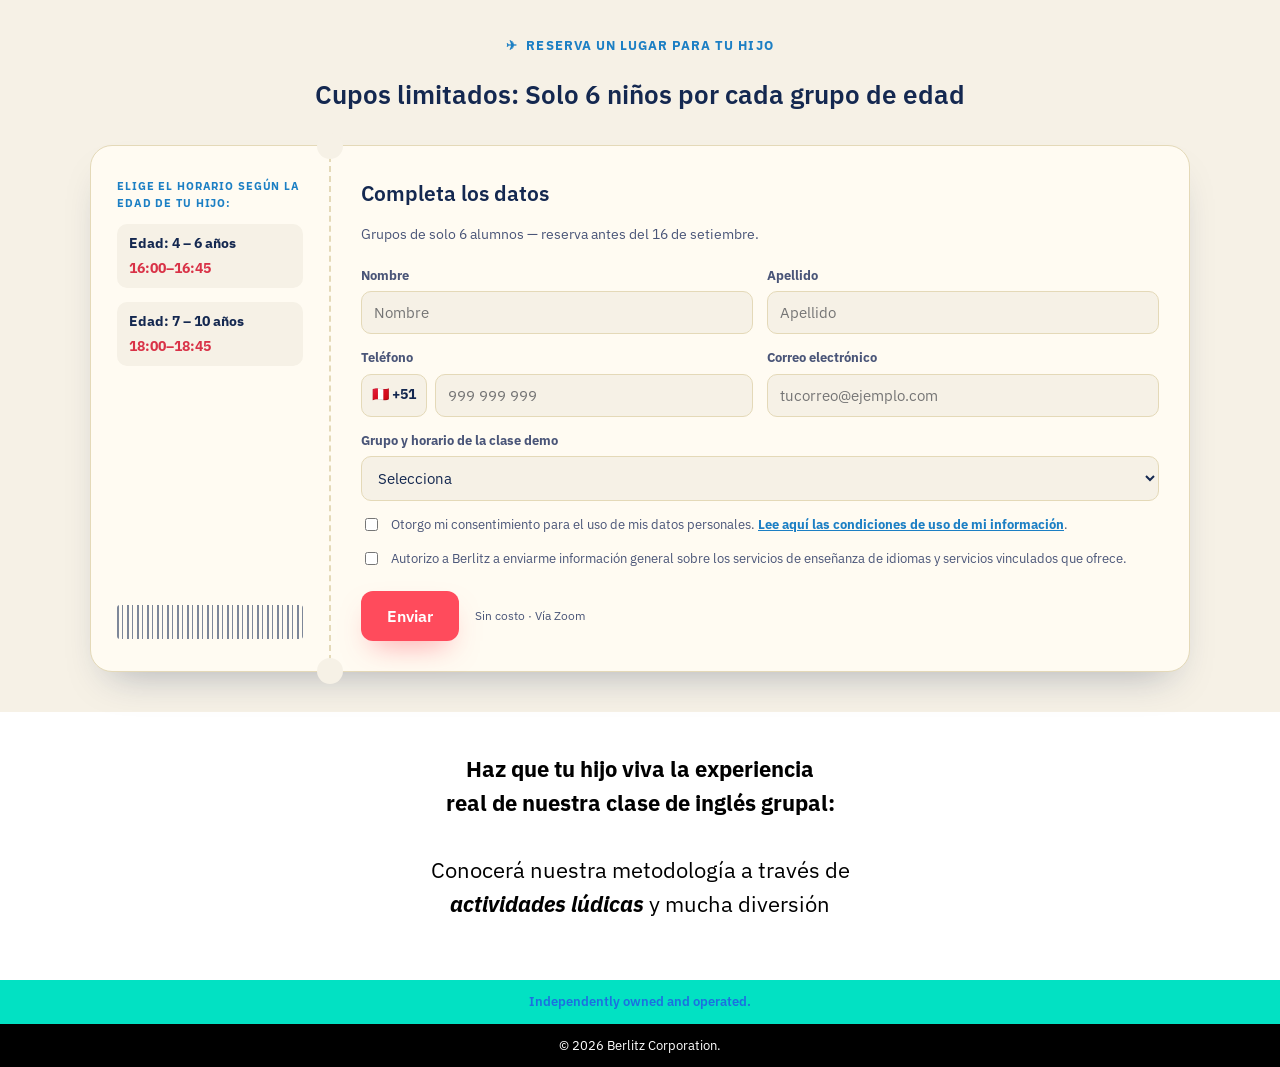
==== commit abb345cb: "restablecer original con cambios de banner" ====
--- a/index.html
+++ b/index.html
@@ -1,716 +1,520 @@
-<!doctype html>
-<html lang="es-pe">
-
+
+<!DOCTYPE html>
+<html lang="es">
 <head>
-  <meta charset="utf-8">
-
-
-
-  <link rel="stylesheet" href="https://cdn.jsdelivr.net/npm/bootstrap@4.0.0/dist/css/bootstrap.min.css"
-    integrity="sha384-Gn5384xqQ1aoWXA+058RXPxPg6fy4IWvTNh0E263XmFcJlSAwiGgFAW/dAiS6JXm" crossorigin="anonymous" defer>
-
-  <title>Berlitz Perú - Workshop</title>
-  <link rel="shortcut icon" href="https://peru.berlitzuavp.live/hubfs/Logo%20Berlitz/faviconBerlitz.png">
-  <meta name="description"
-    content="Mejora el inglés en grupos pequeños y avanza rápidamente. Conoce nuestro método único y efectivo.">
-
-
-
-
-
-
-  <meta name="viewport" content="width=device-width, initial-scale=1">
-
-
-  <meta property="og:description"
-    content="Mejora el inglés en grupos pequeños y avanza rápidamente. Conoce nuestro método único y efectivo.">
-  <meta property="og:title" content="Berlitz Perú - Workshop">
-  <meta name="twitter:description"
-    content="Mejora el inglés en grupos pequeños y avanza rápidamente. Conoce nuestro método único y efectivo.">
-  <meta name="twitter:title" content="Berlitz Perú - Workshop">
-
-  <link rel="stylesheet" href="assets/css/cmln-style.css">
-  <link rel="preconnect" href="https://fonts.googleapis.com">
-  <link rel="preconnect" href="https://fonts.gstatic.com" crossorigin>
-  <link href="https://fonts.googleapis.com/css2?family=IBM+Plex+Sans:wght@400;600;700&display=swap" rel="stylesheet">
-  <link rel="stylesheet" href="assets/css/calendario.css">
-
-  <style>
-    body {
-      font-family: 'IBM Plex Sans', sans-serif;
+<meta charset="utf-8">
+<meta name="viewport" content="width=device-width, initial-scale=1">
+<title>Clase Demo Gratuita de Inglés para Niños | Berlitz Perú</title>
+<link rel="icon" type="image/x-icon" href="assets/img/favicon-32x32.png">
+<!-- Google Tag Manager -->
+<script>(function(w,d,s,l,i){w[l]=w[l]||[];w[l].push({'gtm.start':
+new Date().getTime(),event:'gtm.js'});var f=d.getElementsByTagName(s)[0],
+j=d.createElement(s),dl=l!='dataLayer'?'&l='+l:'';j.async=true;j.src=
+'https://www.googletagmanager.com/gtm.js?id='+i+dl;f.parentNode.insertBefore(j,f);
+})(window,document,'script','dataLayer','GTM-PGFZW8S');</script>
+<!-- End Google Tag Manager -->
+<link rel="preconnect" href="https://fonts.googleapis.com">
+<link rel="stylesheet" href="https://fonts.googleapis.com/css2?family=IBM+Plex+Sans:ital,wght@0,400;0,500;0,600;0,700;1,400&display=swap">
+
+<style>
+  :root{
+    --ground:#F6F1E6;
+    --paper:#FFFBF2;
+    --paper-2:#ECE0C4;
+    --ink:#142850;
+    --ink-soft:#4A5578;
+    --sky-deep:#1C7FC4;
+    --sky:#49BFEA;
+    --coral:#FF4B5C;
+    --coral-dark:#D93247;
+    --teal:#12A98B;
+    --border:#E4D9B8;
+    --shadow: 0 20px 40px -20px rgba(20,40,80,0.35);
+  }
+  @media (prefers-color-scheme: dark){
+    :root:not([data-theme="light"]){
+      --ground:#0D1830;
+      --paper:#152342;
+      --paper-2:#1E2F55;
+      --ink:#F3EFE3;
+      --ink-soft:#B9C3E0;
+      --sky-deep:#0E4E82;
+      --sky:#57C6EF;
+      --coral:#FF6070;
+      --coral-dark:#FF8592;
+      --teal:#1BC9A6;
+      --border:#28406E;
+      --shadow: 0 20px 40px -20px rgba(0,0,0,0.6);
     }
-
-    #widget_1683842428065 .layout-container,
-    #widget_1683842428065 .layout-container * {
-      font-family: 'IBM Plex Sans', sans-serif;
-    }
-  </style>
-
-
-
-  <link rel="stylesheet"
-    href="https://peru.berlitzuavp.live/hs-fs/hub/9068661/hub_generated/template_assets/41209133440/1615328501591/Berlitz_February2021/css/layout.min.css"
-    defer="true">
-  <link rel="stylesheet"
-    href="https://peru.berlitzuavp.live/hs-fs/hub/9068661/hub_generated/template_assets/41206822020/1661818295218/Berlitz_February2021/css/main.min.css"
-    defer="true">
-  <link class="hs-async-css" rel="preload"
-    href="https://fonts.googleapis.com/css?family=Merriweather:400,700|Lato:400,700&amp;display=swap" as="style"
-    onload="this.onload=null;this.rel='stylesheet'">
-  <noscript>
-    <link rel="stylesheet"
-      href="https://fonts.googleapis.com/css?family=Merriweather:400,700|Lato:400,700&amp;display=swap">
-  </noscript>
-  <link class="hs-async-css" rel="preload"
-    href="https://peru.berlitzuavp.live/hs-fs/hub/9068661/hub_generated/template_assets/41214308667/1615328502340/Berlitz_February2021/css/theme-overrides.min.css"
-    as="style" onload="this.onload=null;this.rel='stylesheet'">
-  <noscript>
-    <link rel="stylesheet"
-      href="https://peru.berlitzuavp.live/hs-fs/hub/9068661/hub_generated/template_assets/41214308667/1615328502340/Berlitz_February2021/css/theme-overrides.min.css">
-  </noscript>
-  <link rel="stylesheet" href="https://cdnjs.cloudflare.com/ajax/libs/animate.css/4.0.0/animate.compat.css"
-    defer="true">
-  <link rel="stylesheet"
-    href="https://peru.berlitzuavp.live/hs-fs/hub/9068661/hub_generated/module_assets/42537651851/1614971185018/module_42537651851_custom-spacing.min.css">
-
-
-  <!-- Editor Styles -->
-  <style id="hs_editor_style" type="text/css">
-
-  </style>
-
-
-
-  <!--  Added by GoogleAnalytics integration -->
-  <script>
-    var _hsp = window._hsp = window._hsp || [];
-    _hsp.push(['addPrivacyConsentListener', function (consent) {
-      if (consent.allowed || (consent.categories && consent.categories.analytics)) {
-        (function (i, s, o, g, r, a, m) {
-          i['GoogleAnalyticsObject'] = r; i[r] = i[r] || function () {
-            (i[r].q = i[r].q || []).push(arguments)
-          }, i[r].l = 1 * new Date(); a = s.createElement(o),
-            m = s.getElementsByTagName(o)[0]; a.async = 1; a.src = g; m.parentNode.insertBefore(a, m)
-        })(window, document, 'script', '//www.google-analytics.com/analytics.js', 'ga');
-        ga('create', 'UA-195036201-1', 'auto');
-        ga('send', 'pageview');
-      }
-    }]);
-  </script>
-
-  <!-- /Added by GoogleAnalytics integration -->
-
-  <!--  Added by GoogleAnalytics4 integration -->
-  <script>
-    var _hsp = window._hsp = window._hsp || [];
-    window.dataLayer = window.dataLayer || [];
-    function gtag() { dataLayer.push(arguments); }
-
-    var useGoogleConsentModeV2 = true;
-    var waitForUpdateMillis = true ? 1000 : 0;
-
-
-    if (!window._hsGoogleConsentRunOnce) {
-      window._hsGoogleConsentRunOnce = true;
-
-      gtag('consent', 'default', {
-        'ad_storage': 'denied',
-        'analytics_storage': 'denied',
-        'ad_user_data': 'denied',
-        'ad_personalization': 'denied',
-        'wait_for_update': waitForUpdateMillis
-      });
-
-      if (useGoogleConsentModeV2) {
-        _hsp.push(['useGoogleConsentModeV2'])
-      } else {
-        _hsp.push(['addPrivacyConsentListener', function (consent) {
-          var hasAnalyticsConsent = consent && (consent.allowed || (consent.categories && consent.categories.analytics));
-          var hasAdsConsent = consent && (consent.allowed || (consent.categories && consent.categories.advertisement));
-
-          gtag('consent', 'update', {
-            'ad_storage': hasAdsConsent ? 'granted' : 'denied',
-            'analytics_storage': hasAnalyticsConsent ? 'granted' : 'denied',
-            'ad_user_data': hasAdsConsent ? 'granted' : 'denied',
-            'ad_personalization': hasAdsConsent ? 'granted' : 'denied'
-          });
-        }]);
-      }
-    }
-
-    gtag('js', new Date());
-    gtag('set', 'developer_id.dZTQ1Zm', true);
-    gtag('config', 'G-896YH0X30S');
-  </script>
-  <script async src="https://www.googletagmanager.com/gtag/js?id=G-896YH0X30S"></script>
-
-  <!-- /Added by GoogleAnalytics4 integration -->
-
-  <!--  Added by GoogleTagManager integration -->
-  <script>
-    var _hsp = window._hsp = window._hsp || [];
-    window.dataLayer = window.dataLayer || [];
-    function gtag() { dataLayer.push(arguments); }
-
-    var useGoogleConsentModeV2 = true;
-    var waitForUpdateMillis = true ? 1000 : 0;
-
-
-
-    var hsLoadGtm = function loadGtm() {
-      if (window._hsGtmLoadOnce) {
-        return;
-      }
-
-      if (useGoogleConsentModeV2) {
-
-        gtag('set', 'developer_id.dZTQ1Zm', true);
-
-        gtag('consent', 'default', {
-          'ad_storage': 'denied',
-          'analytics_storage': 'denied',
-          'ad_user_data': 'denied',
-          'ad_personalization': 'denied',
-          'wait_for_update': waitForUpdateMillis
-        });
-
-        _hsp.push(['useGoogleConsentModeV2'])
-      }
-
-      (function (w, d, s, l, i) {
-        w[l] = w[l] || []; w[l].push({
-          'gtm.start':
-            new Date().getTime(), event: 'gtm.js'
-        }); var f = d.getElementsByTagName(s)[0],
-          j = d.createElement(s), dl = l != 'dataLayer' ? '&l=' + l : ''; j.async = true; j.src =
-            'https://www.googletagmanager.com/gtm.js?id=' + i + dl; f.parentNode.insertBefore(j, f);
-      })(window, document, 'script', 'dataLayer', 'GTM-PGFZW8S');
-
-      window._hsGtmLoadOnce = true;
-    };
-
-    _hsp.push(['addPrivacyConsentListener', function (consent) {
-      if (consent.allowed || (consent.categories && consent.categories.analytics)) {
-        hsLoadGtm();
-      }
-    }]);
-
-  </script>
-
-  <!-- /Added by GoogleTagManager integration -->
-
-  <link rel="canonical" href="https://peru.berlitzuavp.live/workshop">
-
-  <meta name="facebook-domain-verification" content="eer6snw3nqpqkjb48zlyh8s3h10kmh">
-  <meta property="og:image"
-    content="https://9068661.fs1.hubspotusercontent-na1.net/hubfs/9068661/assets/img/HEAD%20(25).png">
-  <meta property="og:image:width" content="919">
-  <meta property="og:image:height" content="1563">
-
-  <meta name="twitter:image"
-    content="https://9068661.fs1.hubspotusercontent-na1.net/hubfs/9068661/assets/img/HEAD%20(26).png">
-
-
-  <meta property="og:url" content="https://peru.berlitzuavp.live/workshop">
-  <meta name="twitter:card" content="summary_large_image">
-  <meta http-equiv="content-language" content="es-pe">
-
-
-
-
-
-
-
-  <script src="https://code.jquery.com/jquery-3.2.1.slim.min.js"
-    integrity="sha384-KJ3o2DKtIkvYIK3UENzmM7KCkRr/rE9/Qpg6aAZGJwFDMVNA/GpGFF93hXpG5KkN" crossorigin="anonymous"
-    defer></script>
-  <script src="https://cdn.jsdelivr.net/npm/popper.js@1.12.9/dist/umd/popper.min.js"
-    integrity="sha384-ApNbgh9B+Y1QKtv3Rn7W3mgPxhU9K/ScQsAP7hUibX39j7fakFPskvXusvfa0b4Q" crossorigin="anonymous"
-    defer></script>
-  <script src="https://cdn.jsdelivr.net/npm/bootstrap@4.0.0/dist/js/bootstrap.min.js"
-    integrity="sha384-JZR6Spejh4U02d8jOt6vLEHfe/JQGiRRSQQxSfFWpi1MquVdAyjUar5+76PVCmYl" crossorigin="anonymous"
-    defer></script>
-
-  <meta name="generator" content="HubSpot">
+  }
+  :root[data-theme="dark"]{
+    --ground:#0D1830;
+    --paper:#152342;
+    --paper-2:#1E2F55;
+    --ink:#F3EFE3;
+    --ink-soft:#B9C3E0;
+    --sky-deep:#0E4E82;
+    --sky:#57C6EF;
+    --coral:#FF6070;
+    --coral-dark:#FF8592;
+    --teal:#1BC9A6;
+    --border:#28406E;
+    --shadow: 0 20px 40px -20px rgba(0,0,0,0.6);
+  }
+
+  *{ box-sizing:border-box; }
+  @media (prefers-reduced-motion: reduce){
+    *{ animation-duration:0.001ms !important; animation-iteration-count:1 !important; transition-duration:0.001ms !important; }
+  }
+
+  html{ overflow-x:hidden; }
+  body{
+    margin:0;
+    overflow-x:hidden;
+    overflow-anchor:none;
+    background:var(--ground);
+    color:var(--ink);
+    font-family:'IBM Plex Sans', -apple-system, BlinkMacSystemFont, 'Segoe UI', sans-serif;
+    font-weight:400;
+    line-height:1.55;
+    -webkit-font-smoothing:antialiased;
+  }
+  h1,h2,h3{
+    font-family:'IBM Plex Sans', -apple-system, BlinkMacSystemFont, 'Segoe UI', sans-serif;
+    font-weight:600;
+    text-wrap:balance;
+    margin:0;
+    color:var(--ink);
+  }
+  a{ color:inherit; }
+  .wrap{ max-width:1100px; margin:0 auto; padding:0 24px; }
+
+  /* -------- preview tag -------- */
+
+  /* -------- banner zone (header + hero + ticket ride on one blue backdrop) -------- */
+  .banner-zone{
+    position:relative;
+    overflow:hidden;
+    contain:layout paint;
+    background:
+      radial-gradient(ellipse 640px 420px at 88% 6%, rgba(255,255,255,.16), transparent 60%),
+      radial-gradient(ellipse 900px 560px at 12% 92%, rgba(110,220,225,.4), transparent 62%),
+      linear-gradient(160deg, #2A8FF5 0%, #1C6FE0 55%, #1560D0 100%);
+  }
+  .banner-zone::before, .banner-zone::after{
+    content:""; position:absolute; border-radius:60% 40% 55% 45% / 45% 60% 40% 55%;
+    filter:blur(6px); pointer-events:none;
+  }
+  .banner-zone::before{
+    width:52%; aspect-ratio:1/1; left:-14%; bottom:-18%;
+    background:radial-gradient(circle at 40% 40%, rgba(120,225,235,.38), transparent 72%);
+  }
+  .banner-zone::after{
+    width:34%; aspect-ratio:1/1; right:-8%; top:-10%;
+    background:radial-gradient(circle at 60% 40%, rgba(255,255,255,.16), transparent 72%);
+  }
+  .tagrow{ position:relative; padding:22px 0 0; display:flex; justify-content:center; }
+  .header-tag{ position:relative; display:inline-flex; }
+  .header-tag .tag-main{
+    position:relative;
+    background:
+      radial-gradient(circle at 15% 20%, rgba(255,255,255,.14), transparent 40%),
+      linear-gradient(135deg, var(--sky-deep) 0%, var(--ink) 65%);
+    color:#fff; font-weight:800; font-size:13px; white-space:nowrap;
+    text-transform:uppercase; letter-spacing:.03em; text-align:center;
+    padding:12px 24px; border-radius:9px;
+    border:1.5px dashed rgba(255,255,255,.4);
+    box-shadow:0 14px 28px -12px rgba(15,30,60,.55), inset 0 1px 0 rgba(255,255,255,.2);
+  }
+  .header-tag .tag-lang{
+    position:absolute; top:-12px; right:-14px;
+    background:linear-gradient(135deg, var(--coral) 0%, var(--coral-dark) 100%);
+    color:#fff; font-weight:800; font-size:10.5px;
+    text-transform:uppercase; letter-spacing:.03em;
+    padding:5px 10px 5px 9px; border-radius:3px 7px 7px 3px; transform:rotate(-9deg);
+    box-shadow:0 8px 16px -6px rgba(0,0,0,.5), inset 0 1px 0 rgba(255,255,255,.3);
+  }
+  .header-tag .tag-lang::before{
+    content:""; position:absolute; left:-6px; top:50%; transform:translateY(-50%);
+    width:0; height:0; border-style:solid; border-width:6px 6px 6px 0;
+    border-color:transparent var(--coral-dark) transparent transparent;
+  }
+
+  /* -------- hero banner (imagen final de campaña) -------- */
+  .hero-banner{ line-height:0; }
+  .hero-banner a{ display:block; }
+  .hero-banner img{ width:100%; height:auto; display:block; aspect-ratio:1440/720; }
+  @media (max-width:640px){ .hero-banner img{ aspect-ratio:440/904; } }
+  
+
+  .eyebrow{
+    display:inline-flex; align-items:center; gap:8px;
+    font-weight:800; font-size:13px; letter-spacing:.08em; text-transform:uppercase;
+    color:#BFE9FF; margin-bottom:18px;
+  }
+  .eyebrow::before{ content:"✈"; }
+
+  .btn{
+    appearance:none; border:none; cursor:pointer;
+    font-family:'IBM Plex Sans', sans-serif; font-weight:600; font-size:15.5px;
+    padding:15px 26px; border-radius:12px;
+    display:inline-flex; align-items:center; gap:10px;
+    transition:transform .15s ease, box-shadow .15s ease;
+  }
+  .btn:focus-visible{ outline:3px solid var(--sky); outline-offset:2px; }
+  .btn-primary{
+    background:var(--coral); color:#fff; box-shadow:0 14px 30px -12px rgba(255,75,92,.55);
+  }
+  .btn-primary:hover{ transform:translateY(-2px); box-shadow:0 18px 34px -12px rgba(255,75,92,.65); }
+
+  /* -------- ticket / form section -------- */
+  .ticket-section{ padding:36px 0 40px; background:var(--ground); }
+  .section-kicker{
+    text-align:center; margin-bottom:30px;
+  }
+  .section-kicker .eyebrow{ justify-content:center; display:flex; color:var(--sky-deep); }
+  .section-kicker h2{ font-size:clamp(1.3rem,2.4vw,1.65rem); color:var(--ink); }
+
+  .ticket{
+    position:relative;
+    background:var(--paper);
+    border:1px solid var(--border);
+    border-radius:22px;
+    box-shadow:var(--shadow);
+    display:grid;
+    grid-template-columns: 240px 1fr;
+    overflow:visible;
+  }
+  @media (max-width:760px){ .ticket{ grid-template-columns:1fr; } }
+
+  .stub{
+    padding:32px 26px;
+    border-right:2px dashed var(--border);
+    display:flex; flex-direction:column; gap:16px;
+    position:relative; min-width:0;
+  }
+  @media (max-width:760px){ .stub{ border-right:none; border-bottom:2px dashed var(--border); } }
+
+  /* notches: desktop = top/bottom on vertical divider */
+  .stub::before, .stub::after{
+    content:""; position:absolute; width:26px; height:26px; border-radius:50%;
+    background:var(--ground); right:-14px;
+  }
+  .stub::before{ top:-13px; }
+  .stub::after{ bottom:-13px; }
+  @media (max-width:760px){
+    .stub::before, .stub::after{ top:auto; bottom:-13px; }
+    .stub::before{ left:-13px; right:auto; }
+    .stub::after{ right:-13px; left:auto; }
+  }
+
+  .stub-row{ display:flex; flex-direction:column; gap:12px; }
+  .stub-row .label{ font-size:11px; font-weight:800; letter-spacing:.08em; text-transform:uppercase; color:var(--sky-deep); }
+  .stub-row .value{ font-weight:700; font-size:15px; }
+  .stub-groups{ display:flex; flex-direction:column; gap:14px; margin-top:0; }
+  .stub-group{
+    display:flex; flex-direction:column; align-items:flex-start; gap:4px;
+    background:var(--ground); border-radius:10px; padding:9px 12px;
+    font-size:13.5px; font-weight:700;
+  }
+  .stub-group span.time{ color:var(--coral-dark); }
+  .barcode{
+    margin-top:auto; height:34px;
+    background:repeating-linear-gradient(90deg, var(--ink) 0 2px, transparent 2px 5px, var(--ink) 5px 6px, transparent 6px 10px);
+    opacity:.55; border-radius:3px;
+  }
+
+  .form-panel{ padding:32px 30px 30px; min-width:0; }
+  .form-panel h3{ font-size:1.3rem; margin-bottom:4px; }
+  .form-panel .form-sub{ color:var(--ink-soft); font-size:14px; margin-bottom:20px; }
+
+  .field-row{ display:grid; grid-template-columns:1fr 1fr; gap:14px; margin-bottom:14px; }
+  @media (max-width:520px){ .field-row{ grid-template-columns:1fr; } }
+  .field{ display:flex; flex-direction:column; gap:6px; min-width:0; }
+  .field label{ font-size:12.5px; font-weight:700; color:var(--ink-soft); }
+  .field input, .field select{
+    font-family:inherit; font-size:14.5px; padding:11px 12px;
+    border-radius:10px; border:1.5px solid var(--border); background:var(--ground); color:var(--ink);
+  }
+  .field input:focus, .field select:focus{ outline:none; border-color:var(--sky); box-shadow:0 0 0 3px rgba(73,191,234,.25); }
+
+  .phone-group{ display:flex; gap:8px; }
+  .phone-code{
+    flex-shrink:0; display:flex; align-items:center; gap:4px;
+    font-weight:700; font-size:14px; padding:0 10px;
+    border-radius:10px; border:1.5px solid var(--border); background:var(--ground);
+  }
+  .phone-group input{ flex:1; min-width:0; }
+
+  .consent{ display:flex; gap:10px; align-items:flex-start; margin-top:14px; font-size:13px; color:var(--ink-soft); }
+  .consent input{ margin-top:3px; flex-shrink:0; }
+  .consent a{ color:var(--sky-deep); font-weight:700; text-decoration:underline; }
+
+  .submit-row{ margin-top:22px; display:flex; align-items:center; gap:16px; flex-wrap:wrap; }
+  .form-note{ font-size:12px; color:var(--ink-soft); }
+
+  .toast{
+    margin-top:14px; padding:12px 16px; border-radius:10px;
+    background:rgba(255,75,92,.12); border:1px solid var(--coral); color:var(--coral-dark);
+    font-weight:700; font-size:13.5px; display:none;
+  }
+  .toast.show{ display:block; }
+
+  /* -------- info / content section -------- */
+  .info-section{ padding:40px 0 60px; background:#fff; }
+  .info-grid{ display:grid; grid-template-columns:repeat(3,1fr); gap:16px; margin-bottom:30px; }
+  @media (max-width:760px){ .info-grid{ grid-template-columns:1fr; } }
+  .info-card{
+    background:var(--paper); border:1px solid var(--border); border-radius:16px;
+    padding:20px; display:flex; flex-direction:column; gap:6px;
+  }
+  .info-card .icon{ font-size:22px; }
+  .info-card .label{ font-size:12px; font-weight:800; text-transform:uppercase; letter-spacing:.05em; color:var(--sky-deep); }
+  .info-card .value{ font-weight:700; font-size:15.5px; }
+
+  .info-copy{
+    max-width:56ch; margin:0 auto; text-align:center; color:#000;
+    font-family:'IBM Plex Sans', sans-serif; font-style:normal; font-weight:400;
+    font-size:clamp(1.15rem, 2vw, 1.4rem); line-height:1.5; text-wrap:balance;
+  }
+  .info-copy strong{ color:#000; font-style:normal; font-weight:700; }
+
+  /* -------- footer -------- */
+  footer{ display:block; }
+  .legal-row-1{ background:#02E1C3; color:#1C6FE0; text-align:center; padding:12px 20px; font-size:12.5px; font-weight:600; }
+  .legal-row-2{ background:#000; color:#fff; text-align:center; padding:12px 20px; font-size:12.5px; }
+
+
+.img-desktop,
+.img-mobile {
+  width: 100%;
+  max-width: 100%;
+  height: auto;
+}
+
+.img-desktop {
+  display: none !important;
+}
+
+.img-mobile {
+  display: block !important;
+}
+
+@media (min-width: 768px) {
+  .img-desktop {
+    display: block !important;
+  }
+
+  .img-mobile {
+    display: none !important;
+  }
+}
+</style>
+
+
 </head>
-
 <body>
-  <!--  Added by GoogleTagManager integration -->
-  <noscript><iframe src="https://www.googletagmanager.com/ns.html?id=GTM-PGFZW8S" height="0" width="0"
-      style="display:none;visibility:hidden"></iframe></noscript>
-
-  <!-- /Added by GoogleTagManager integration -->
-
-  <div class="body-wrapper   hs-content-id-141791086501 hs-landing-page hs-page ">
-
-    <div data-global-resource-path="Berlitz_February2021/templates/partials/header_landing_page.html">
-      <div class="header-wrap">
-        <header class="header">
-          <div class="header-container">
-            <nav class="primary-navigation">
-              <div class="header-logo">
-                <div id="hs_cos_wrapper_header_logo"
-                  class="hs_cos_wrapper hs_cos_wrapper_widget hs_cos_wrapper_type_module widget-type-rich_text" style=""
-                  data-hs-cos-general-type="widget" data-hs-cos-type="module"><span id="hs_cos_wrapper_header_logo_"
-                    class="hs_cos_wrapper hs_cos_wrapper_widget hs_cos_wrapper_type_rich_text" style=""
-                    data-hs-cos-general-type="widget" data-hs-cos-type="rich_text"><a
-                      href="https://www.berlitz.com/es-pe"> <span> <svg class="Logostyle__LogoStyled-sc-1im8go-0 jslXWq"
-                          data-key="max-logo" viewbox="0 0 171 48.65" xmlns="http://www.w3.org/2000/svg">
-                          <path
-                            d="M162.73,9.17A16.35,16.35,0,0,0,156,2.39C153.11.83,149.94,0,143.78,0H21.33C15.16,0,12,.83,9.1,2.39A16.21,16.21,0,0,0,2.38,9.17C.83,12.09,0,15.28,0,21.5v5.65c0,6.21.83,9.41,2.38,12.33A16.19,16.19,0,0,0,9.1,46.25c2.89,1.57,6.06,2.4,12.23,2.4H143.78c6.16,0,9.33-.83,12.23-2.4a16.19,16.19,0,0,0,6.72-6.77c1.55-2.92,2.37-6.12,2.37-12.33V21.5C165.1,15.28,164.28,12.09,162.73,9.17Z"
-                            fill="#004FEF"></path>
-                          <path
-                            d="M167.22.63a3,3,0,0,0-3,3.1v0a3,3,0,1,0,6.07,0A3,3,0,0,0,167.44.63ZM168.32,6l-1.14-1.9h-.75V6h-.65V1.61h1.64c1,0,1.53.38,1.53,1.24a1.13,1.13,0,0,1-1.06,1.2h-.07l1.23,2Z"
-                            fill="none"></path>
-                          <path d="m168.26 2.81c0-0.54-0.48-0.64-0.94-0.64h-0.89v1.35h0.78c0.55 0 1.05-0.04 1.05-0.71z"
-                            fill="none"></path>
-                          <path
-                            d="M167.22,0a3.76,3.76,0,0,0-3.8,3.72v.06a3.79,3.79,0,1,0,7.58,0A3.76,3.76,0,0,0,167.26,0Zm0,7a3,3,0,0,1-3-3V3.83a3,3,0,1,1,6.07,0A3,3,0,0,1,167.47,7Z"
-                            fill="#004FEF"></path>
-                          <path
-                            d="M169,2.85c0-.86-.51-1.24-1.53-1.24h-1.64V6h.65V4.08h.75L168.32,6h.73l-1.23-1.93A1.13,1.13,0,0,0,169,3Zm-2.52.67V2.17h.89c.46,0,.94.1.94.64s-.5.71-1,.71Z"
-                            fill="#004FEF"></path>
-                          <polygon points="96.21 8.89 87.53 8.89 87.53 38.31 96.21 38.33" fill="#fff"></polygon>
-                          <path d="m102.6 17.38a4.47 4.47 0 0 0 4.46-4.48 4.45 4.45 0 1 0-4.46 4.48z" fill="#fff">
-                          </path>
-                          <polygon points="98.38 38.33 107.06 38.33 107.07 38.33 107.07 18.71 107.06 18.71 98.38 18.71"
-                            fill="#fff"></polygon>
-                          <path
-                            d="M56.76,38.33c4.33,0,9.46-1.73,10.69-6.26H58.72a1.94,1.94,0,0,1-2.11,1.6,2.26,2.26,0,0,1-1.69-.61,4.13,4.13,0,0,1-.84-3v-.26H68a9.58,9.58,0,0,0-2.67-7.63,12.31,12.31,0,0,0-9.09-3.5A11.53,11.53,0,0,0,48,21.78a9.61,9.61,0,0,0-2.83,7,8.52,8.52,0,0,0,2.52,6.33C49.79,37.2,53,38.33,56.76,38.33ZM54.08,26.1a2.47,2.47,0,0,1,2.15-2.75l.27,0a2.51,2.51,0,0,1,1.75.72,2.87,2.87,0,0,1,.85,2.05v.27h-5Z"
-                            fill="#fff"></path>
-                          <polygon
-                            points="111.95 25.69 111.95 25.97 111.95 38.33 121.4 38.33 121.4 25.98 121.4 25.7 121.68 25.7 124.44 25.69 124.42 18.56 121.68 18.56 121.4 18.56 121.4 18.29 121.4 11.08 111.95 11.08 111.95 18.29 111.95 18.56 111.66 18.56 109.24 18.56 109.24 25.69 111.66 25.69"
-                            fill="#fff"></polygon>
-                          <path
-                            d="M78.9,38.33V30.88c0-2.45,1.21-5.08,3.88-5.08h2.57V18.72h0c-3.19-.08-5.57.92-6.55,3.71V18.71H70.16V38.32H78.9Z"
-                            fill="#fff"></path>
-                          <path
-                            d="M44.1,30.93a6.44,6.44,0,0,0-4.64-6.35l-1.19-.39a7.11,7.11,0,0,0,1.2-.33,5.35,5.35,0,0,0,3.38-5.35,6.75,6.75,0,0,0-1.75-4.92c-1.65-1.7-4.46-2.51-8.6-2.51H20.22V38.33H34.44C39.11,38.33,44.1,36.39,44.1,30.93ZM29.91,21.49V17.24h1.21a3.69,3.69,0,0,1,2.73.66,2.14,2.14,0,0,1,.53,1.53A2.16,2.16,0,0,1,33.82,21a3.82,3.82,0,0,1-2.75.74H29.91Zm.26,10.74h-.26V27.09h1.3c1.18,0,2.8,0,3.68.9a2.25,2.25,0,0,1,.61,1.65,2.35,2.35,0,0,1-.62,1.69c-.88.9-2.51.9-3.6.9Z"
-                            fill="#fff"></path>
-                          <polygon
-                            points="126.61 38.33 145.89 38.33 146.15 38.33 146.15 31.3 145.89 31.29 140.91 31.29 139.21 31.29 138.75 31.29 139 30.86 146.15 18.71 126.61 18.71 126.61 25.77 131.55 25.77 133.27 25.77 133.73 25.77 133.49 26.19"
-                            fill="#fff"></polygon>
-                          <path
-                            d="M31.07,21.76A3.82,3.82,0,0,0,33.82,21a2.21,2.21,0,0,0,.56-1.59,2.14,2.14,0,0,0-.53-1.53,3.69,3.69,0,0,0-2.73-.66H29.91v4.52h1.16Z"
-                            fill="#004FEF"></path>
-                          <path
-                            d="M35.5,29.64A2.29,2.29,0,0,0,34.89,28c-.88-.9-2.5-.9-3.68-.9h-1.3v5.14h1.37c1.09,0,2.72,0,3.6-.9A2.32,2.32,0,0,0,35.5,29.64Z"
-                            fill="#004FEF"></path>
-                          <path
-                            d="M58.83,26.37h.27V26.1a2.87,2.87,0,0,0-.85-2.05,2.51,2.51,0,0,0-1.75-.72,2.45,2.45,0,0,0-2.42,2.77v.27Z"
-                            fill="#004FEF"></path>
-                        </svg> </span> </a></span></div>
+
+
+<!-- Google Tag Manager (noscript) -->
+<noscript><iframe src="https://www.googletagmanager.com/ns.html?id=GTM-PGFZW8S"
+height="0" width="0" style="display:none;visibility:hidden"></iframe></noscript>
+<!-- End Google Tag Manager (noscript) -->
+<main>
+<div class="banner-zone">
+  <!-- BANNER: imagen final de campaña, a todo lo ancho -->
+  <section class="hero-banner-">
+    <a href="#reservar" aria-label="Ir a reservar el cupo">
+      <img
+  src="https://9068661.fs1.hubspotusercontent-na1.net/hubfs/9068661/assets/img/CLASE%20DEMO%20LP%20WEB-1.png"
+  alt=""
+  class="img-desktop"
+>
+
+<img
+  src="https://9068661.fs1.hubspotusercontent-na1.net/hubfs/9068661/assets/img/CLASE%20DEMO%20MOBIL-1.png"
+  alt=""
+  class="img-mobile"
+>
+    </a>
+  </section>
+</div>
+
+  <!-- FORM: conectado a HubSpot en producción (form LP_PE_DEMO_KIDS_18SET) -->
+  <section class="ticket-section wrap" id="reservar">
+    <div class="section-kicker">
+      <div class="eyebrow">Reserva un lugar para tu hijo</div>
+      <h2>Cupos limitados: Solo 6 niños por cada grupo de edad</h2>
+    </div>
+
+    <div class="ticket">
+      <div class="stub">
+        <div class="stub-row">
+          <span class="label">Elige el horario según la edad de tu hijo:</span>
+          <div class="stub-groups">
+            <div class="stub-group"><span>Edad: 4 – 6 años</span><span class="time">16:00–16:45</span></div>
+            <div class="stub-group"><span>Edad: 7 – 10 años</span><span class="time">18:00–18:45</span></div>
+          </div>
+        </div>
+        <div class="barcode" aria-hidden="true"></div>
+      </div>
+
+      <div class="form-panel">
+        <h3>Completa los datos</h3>
+        <p class="form-sub">Grupos de solo 6 alumnos — reserva antes del 16 de setiembre.</p>
+
+        <div id="demoForm">
+          <div class="field-row">
+            <div class="field">
+              <label for="f-nombre">Nombre</label>
+              <input id="f-nombre" type="text" placeholder="Nombre" autocomplete="off" required>
+            </div>
+            <div class="field">
+              <label for="f-apellido">Apellido</label>
+              <input id="f-apellido" type="text" placeholder="Apellido" autocomplete="off" required>
+            </div>
+          </div>
+          <div class="field-row">
+            <div class="field">
+              <label for="f-telefono">Teléfono</label>
+              <div class="phone-group">
+                <span class="phone-code">🇵🇪 +51</span>
+                <input id="f-telefono" type="tel" placeholder="999 999 999" inputmode="numeric" maxlength="9" pattern="[0-9]{9}" autocomplete="off" required>
               </div>
-            </nav>
+            </div>
+            <div class="field">
+              <label for="f-correo">Correo electrónico</label>
+              <input id="f-correo" type="email" placeholder="tucorreo@ejemplo.com" autocomplete="off" required>
+            </div>
           </div>
-        </header>
-        <header class="header scroll">
-          <div class="header-container">
-            <nav class="primary-navigation">
-              <div class="header-logo">
-                <div id="hs_cos_wrapper_header_logo"
-                  class="hs_cos_wrapper hs_cos_wrapper_widget hs_cos_wrapper_type_module widget-type-rich_text" style=""
-                  data-hs-cos-general-type="widget" data-hs-cos-type="module"><span id="hs_cos_wrapper_header_logo_"
-                    class="hs_cos_wrapper hs_cos_wrapper_widget hs_cos_wrapper_type_rich_text" style=""
-                    data-hs-cos-general-type="widget" data-hs-cos-type="rich_text"><a
-                      href="https://www.berlitz.com/es-pe"> <span> <svg class="Logostyle__LogoStyled-sc-1im8go-0 jslXWq"
-                          data-key="max-logo" viewbox="0 0 171 48.65" xmlns="http://www.w3.org/2000/svg">
-                          <path
-                            d="M162.73,9.17A16.35,16.35,0,0,0,156,2.39C153.11.83,149.94,0,143.78,0H21.33C15.16,0,12,.83,9.1,2.39A16.21,16.21,0,0,0,2.38,9.17C.83,12.09,0,15.28,0,21.5v5.65c0,6.21.83,9.41,2.38,12.33A16.19,16.19,0,0,0,9.1,46.25c2.89,1.57,6.06,2.4,12.23,2.4H143.78c6.16,0,9.33-.83,12.23-2.4a16.19,16.19,0,0,0,6.72-6.77c1.55-2.92,2.37-6.12,2.37-12.33V21.5C165.1,15.28,164.28,12.09,162.73,9.17Z"
-                            fill="#004FEF"></path>
-                          <path
-                            d="M167.22.63a3,3,0,0,0-3,3.1v0a3,3,0,1,0,6.07,0A3,3,0,0,0,167.44.63ZM168.32,6l-1.14-1.9h-.75V6h-.65V1.61h1.64c1,0,1.53.38,1.53,1.24a1.13,1.13,0,0,1-1.06,1.2h-.07l1.23,2Z"
-                            fill="none"></path>
-                          <path d="m168.26 2.81c0-0.54-0.48-0.64-0.94-0.64h-0.89v1.35h0.78c0.55 0 1.05-0.04 1.05-0.71z"
-                            fill="none"></path>
-                          <path
-                            d="M167.22,0a3.76,3.76,0,0,0-3.8,3.72v.06a3.79,3.79,0,1,0,7.58,0A3.76,3.76,0,0,0,167.26,0Zm0,7a3,3,0,0,1-3-3V3.83a3,3,0,1,1,6.07,0A3,3,0,0,1,167.47,7Z"
-                            fill="#004FEF"></path>
-                          <path
-                            d="M169,2.85c0-.86-.51-1.24-1.53-1.24h-1.64V6h.65V4.08h.75L168.32,6h.73l-1.23-1.93A1.13,1.13,0,0,0,169,3Zm-2.52.67V2.17h.89c.46,0,.94.1.94.64s-.5.71-1,.71Z"
-                            fill="#004FEF"></path>
-                          <polygon points="96.21 8.89 87.53 8.89 87.53 38.31 96.21 38.33" fill="#fff"></polygon>
-                          <path d="m102.6 17.38a4.47 4.47 0 0 0 4.46-4.48 4.45 4.45 0 1 0-4.46 4.48z" fill="#fff">
-                          </path>
-                          <polygon points="98.38 38.33 107.06 38.33 107.07 38.33 107.07 18.71 107.06 18.71 98.38 18.71"
-                            fill="#fff"></polygon>
-                          <path
-                            d="M56.76,38.33c4.33,0,9.46-1.73,10.69-6.26H58.72a1.94,1.94,0,0,1-2.11,1.6,2.26,2.26,0,0,1-1.69-.61,4.13,4.13,0,0,1-.84-3v-.26H68a9.58,9.58,0,0,0-2.67-7.63,12.31,12.31,0,0,0-9.09-3.5A11.53,11.53,0,0,0,48,21.78a9.61,9.61,0,0,0-2.83,7,8.52,8.52,0,0,0,2.52,6.33C49.79,37.2,53,38.33,56.76,38.33ZM54.08,26.1a2.47,2.47,0,0,1,2.15-2.75l.27,0a2.51,2.51,0,0,1,1.75.72,2.87,2.87,0,0,1,.85,2.05v.27h-5Z"
-                            fill="#fff"></path>
-                          <polygon
-                            points="111.95 25.69 111.95 25.97 111.95 38.33 121.4 38.33 121.4 25.98 121.4 25.7 121.68 25.7 124.44 25.69 124.42 18.56 121.68 18.56 121.4 18.56 121.4 18.29 121.4 11.08 111.95 11.08 111.95 18.29 111.95 18.56 111.66 18.56 109.24 18.56 109.24 25.69 111.66 25.69"
-                            fill="#fff"></polygon>
-                          <path
-                            d="M78.9,38.33V30.88c0-2.45,1.21-5.08,3.88-5.08h2.57V18.72h0c-3.19-.08-5.57.92-6.55,3.71V18.71H70.16V38.32H78.9Z"
-                            fill="#fff"></path>
-                          <path
-                            d="M44.1,30.93a6.44,6.44,0,0,0-4.64-6.35l-1.19-.39a7.11,7.11,0,0,0,1.2-.33,5.35,5.35,0,0,0,3.38-5.35,6.75,6.75,0,0,0-1.75-4.92c-1.65-1.7-4.46-2.51-8.6-2.51H20.22V38.33H34.44C39.11,38.33,44.1,36.39,44.1,30.93ZM29.91,21.49V17.24h1.21a3.69,3.69,0,0,1,2.73.66,2.14,2.14,0,0,1,.53,1.53A2.16,2.16,0,0,1,33.82,21a3.82,3.82,0,0,1-2.75.74H29.91Zm.26,10.74h-.26V27.09h1.3c1.18,0,2.8,0,3.68.9a2.25,2.25,0,0,1,.61,1.65,2.35,2.35,0,0,1-.62,1.69c-.88.9-2.51.9-3.6.9Z"
-                            fill="#fff"></path>
-                          <polygon
-                            points="126.61 38.33 145.89 38.33 146.15 38.33 146.15 31.3 145.89 31.29 140.91 31.29 139.21 31.29 138.75 31.29 139 30.86 146.15 18.71 126.61 18.71 126.61 25.77 131.55 25.77 133.27 25.77 133.73 25.77 133.49 26.19"
-                            fill="#fff"></polygon>
-                          <path
-                            d="M31.07,21.76A3.82,3.82,0,0,0,33.82,21a2.21,2.21,0,0,0,.56-1.59,2.14,2.14,0,0,0-.53-1.53,3.69,3.69,0,0,0-2.73-.66H29.91v4.52h1.16Z"
-                            fill="#004FEF"></path>
-                          <path
-                            d="M35.5,29.64A2.29,2.29,0,0,0,34.89,28c-.88-.9-2.5-.9-3.68-.9h-1.3v5.14h1.37c1.09,0,2.72,0,3.6-.9A2.32,2.32,0,0,0,35.5,29.64Z"
-                            fill="#004FEF"></path>
-                          <path
-                            d="M58.83,26.37h.27V26.1a2.87,2.87,0,0,0-.85-2.05,2.51,2.51,0,0,0-1.75-.72,2.45,2.45,0,0,0-2.42,2.77v.27Z"
-                            fill="#004FEF"></path>
-                        </svg> </span> </a></span></div>
-              </div>
-            </nav>
+          <div class="field">
+            <label for="f-grupo">Grupo y horario de la clase demo</label>
+            <select id="f-grupo" autocomplete="off" required>
+              <option value="" disabled selected>Selecciona</option>
+              <option value="4 - 6 años">Edades de 4-6 años - Viernes 18 set - 16:00 a 16:45</option>
+              <option value="7 - 10 años">Edades 7-10 años - Viernes 18 set - 18:00 a 18:45</option>
+            </select>
           </div>
-        </header>
+
+          <label class="consent">
+            <input type="checkbox" id="f-consentimiento" title="Completa esta casilla si deseas continuar" autocomplete="off" required>
+            <span>Otorgo mi consentimiento para el uso de mis datos personales. <a href="https://www.berlitz.com/es-pe/politica-privacidad" target="_blank" rel="noopener">Lee aquí las condiciones de uso de mi información</a>.</span>
+          </label>
+          <label class="consent">
+            <input type="checkbox" id="f-marketing" autocomplete="off">
+            <span>Autorizo a Berlitz a enviarme información general sobre los servicios de enseñanza de idiomas y servicios vinculados que ofrece.</span>
+          </label>
+
+          <div class="submit-row">
+            <button type="button" class="btn btn-primary" id="f-submit-btn">Enviar</button>
+            <span class="form-note">Sin costo · Vía Zoom</span>
+          </div>
+          <div class="toast" id="toast"></div>
+        </div>
       </div>
     </div>
-
-
-
-    <div class="banner"></div>
-    <main class="body-container-wrapper">
-
-      <div class="container-fluid body-container body-container__landing">
-        <div class="row-fluid-wrapper">
-          <div class="row-fluid">
-            <div class="span12 widget-span widget-type-cell " style="" data-widget-type="cell" data-x="0" data-w="12">
-
-              <div class="row-fluid-wrapper row-depth-1 row-number-1 dnd-section main-section-row-0-padding">
-                <div class="row-fluid ">
-                  <div class="span12 widget-span widget-type-cell dnd-column" style="" data-widget-type="cell"
-                    data-x="0" data-w="12">
-
-                    <div class="row-fluid-wrapper row-depth-1 row-number-2 dnd-row">
-                      <div class="row-fluid ">
-                        <div class="span12 widget-span widget-type-custom_widget dnd-module" style=""
-                          data-widget-type="custom_widget" data-x="0" data-w="12">
-                          <div id="hs_cos_wrapper_widget_1683328724658"
-                            class="hs_cos_wrapper hs_cos_wrapper_widget hs_cos_wrapper_type_module" style=""
-                            data-hs-cos-general-type="widget" data-hs-cos-type="module">
-                            <div class="custom-spacing">
-                              <div class="d-none d-lg-block" style="margin-top: 30px;">
-                              </div>
-                              <div class="d-none d-md-block d-lg-none" style="margin-top: 30px;">
-                              </div>
-                              <div class="d-block d-md-none" style="margin-top: 30px;">
-                              </div>
-                            </div>
-                          </div>
-
-                        </div><!--end widget-span -->
-                      </div><!--end row-->
-                    </div><!--end row-wrapper -->
-
-                  </div><!--end widget-span -->
-                </div><!--end row-->
-              </div><!--end row-wrapper -->
-
-              <div
-                class="row-fluid-wrapper row-depth-1 row-number-3 main-section-row-1-force-full-width-section dnd-section main-section-row-1-padding main-section-row-1-margin">
-                <div class="row-fluid ">
-                  <div class="span12 widget-span widget-type-cell cell_16838423957933-padding dnd-column" style=""
-                    data-widget-type="cell" data-x="0" data-w="12">
-
-                    <div class="row-fluid-wrapper row-depth-1 row-number-4 dnd-row">
-                      <div class="row-fluid ">
-                        <div class="span12 widget-span widget-type-custom_widget dnd-module" style=""
-                          data-widget-type="custom_widget" data-x="0" data-w="12">
-                          <div id="hs_cos_wrapper_widget_1683842428065"
-                            class="hs_cos_wrapper hs_cos_wrapper_widget hs_cos_wrapper_type_module" style=""
-                            data-hs-cos-general-type="widget" data-hs-cos-type="module">
-                            <div id="widget_1683842428065" class="text-lg-left text-md-left text-left" data-aos="none"
-                              data-aos-once="false" data-aos-duration="700" data-aos-delay="0">
-                              <div id="hs_cos_wrapper_widget_1683842428065_"
-                                class="hs_cos_wrapper hs_cos_wrapper_widget hs_cos_wrapper_type_inline_rich_text"
-                                style="" data-hs-cos-general-type="widget" data-hs-cos-type="inline_rich_text"
-                                data-hs-cos-field="text">
-                                <div class="c_banner">
-                                  <a href="#form">
-                                    <!-- Desktop -->
-                                    <img
-                                      src="https://9068661.fs1.hubspotusercontent-na1.net/hubfs/9068661/assets/img/CLASE%20DEMO%20LP%20WEB.png"
-                                      alt="" class="c-img-lg" style="width: 100%;
-">
-
-                                    <!-- Mobile -->
-                                    <img
-                                      src="https://9068661.fs1.hubspotusercontent-na1.net/hubfs/9068661/assets/img/CLASE%20DEMO%20MOBIL.png"
-                                      alt="" class="c-img-xs">
-                                  </a>
-                                </div>
-
-                               
-                                <!-- <div class="d-block c_block_1"><img src="https://9068661.fs1.hubspotusercontent-na1.net/hubfs/9068661/assets/img/CALENDAR-DSKTP%20(2).png" alt="" class="img-fluid c-img-lg "> <img src="https://9068661.fs1.hubspotusercontent-na1.net/hubfs/9068661/assets/img/CALENDAR-MOB%20(1).png" alt="" class="img-fluid c-img-xs"></div> 31-10-24 -->
-                                <!-- <div class="d-block c_block_1 d-none"><img src="https://9068661.fs1.hubspotusercontent-na1.net/hubfs/9068661/assets/img/CALENDAR-MOB-Sep-03-2024-10-28-27-5006-AM.png" alt="" class="img-fluid c-img-lg "> <img src="https://peru.berlitzuavp.live/hubfs/assets/img/CYBERLITZ_LP%20MOB%202%20(1).png" alt="" class="img-fluid c-img-xs"></div></div> -->
-                              </div>
-
-                              <style>
-                                #widget_1683842428065 {
-                                  position: relative;
-                                  z-index: 2;
-                                  padding-top: 0px;
-                                  padding-bottom: 20px;
-                                  max-width: 1200px;
-
-                                }
-
-                                #widget_1683842428065 .hs_cos_wrapper_type_inline_rich_text> :not(.d-block.c_block_1),
-                                #widget_1683842428065 .hs_cos_wrapper_type_inline_rich_text> :not(.d-block.c_block_1) * {
-
-                                  font-size: 50px;
-                                  margin-bottom: 0px;
-                                  text-transform: none;
-                                  line-height: 1.5em;
-                                  color: rgba(68, 68, 68, calc(100/100));
-                                }
-
-                                @media (max-width: 992px) {
-
-                                  #widget_1683842428065 .hs_cos_wrapper_type_inline_rich_text> :not(.d-block.c_block_1),
-                                  #widget_1683842428065 .hs_cos_wrapper_type_inline_rich_text> :not(.d-block.c_block_1) * {
-                                    font-size: 30px;
-                                  }
-                                }
-
-                                @media (max-width: 765px) {
-
-                                  #widget_1683842428065 .hs_cos_wrapper_type_inline_rich_text> :not(.d-block.c_block_1),
-                                  #widget_1683842428065 .hs_cos_wrapper_type_inline_rich_text> :not(.d-block.c_block_1) * {
-                                    font-size: 30px;
-                                  }
-                                }
-                              </style>
-                            </div>
-
-                          </div><!--end widget-span -->
-                        </div><!--end row-->
-                      </div><!--end row-wrapper -->
-
-                    </div><!--end widget-span -->
-                  </div><!--end row-->
-                </div><!--end row-wrapper -->
-
-
-
-                <div class="seccion_formulario" id="form">
-
-
-
-                  <div
-                    class="row-fluid-wrapper row-depth-1 row-number-7 main-section-row-3-margin dnd-section main-section-row-3-max-width-section-centering main-section-row-3-background-color main-section-row-3-padding">
-                    <div class="caja">
-
-
-                      <div class="row-fluid ">
-                        <div class="span12 widget-span widget-type-custom_widget dnd-module" style=""
-                          data-widget-type="custom_widget" data-x="0" data-w="12">
-                          <div id="hs_cos_wrapper_widget_1685485635372"
-                            class="hs_cos_wrapper hs_cos_wrapper_widget hs_cos_wrapper_type_module widget-type-form"
-                            style="" data-hs-cos-general-type="widget" data-hs-cos-type="module">
-
-
-
-
-                            <span id="hs_cos_wrapper_widget_1685485635372_"
-                              class="hs_cos_wrapper hs_cos_wrapper_widget hs_cos_wrapper_type_form" style=""
-                              data-hs-cos-general-type="widget" data-hs-cos-type="form">
-                              <div id="hs_form_target_widget_1685485635372"></div>
-                            </span>
-                          </div>
-
-                        </div><!--end widget-span -->
-                      </div><!--end row-->
-                    </div><!--end caja-->
-
-                   
-                  </div><!--end row-wrapper -->
-
-                </div>
-
-                
-
-              </div><!--end widget-span -->
-            </div>
-          </div>
-        </div>
-    </main>
-
-
-
-    <div data-global-resource-path="Berlitz_February2021/templates/partials/footer_landing_page.html">
-      <footer class="footer">
-        
-        <div class="footer-copyright">
-          <div class="footer__container">
-            <div class="footer-copyright-inner">
-              <div class="footer-copyright-text">
-                <div id="hs_cos_wrapper_footer_copyright_text"
-                  class="hs_cos_wrapper hs_cos_wrapper_widget hs_cos_wrapper_type_module widget-type-rich_text" style=""
-                  data-hs-cos-general-type="widget" data-hs-cos-type="module"><span
-                    id="hs_cos_wrapper_footer_copyright_text_"
-                    class="hs_cos_wrapper hs_cos_wrapper_widget hs_cos_wrapper_type_rich_text" style=""
-                    data-hs-cos-general-type="widget" data-hs-cos-type="rich_text"><span>Derechos de autor Berlitz
-                      2026</span></span></div>
-              </div>
-              <div class="footer-copyright-link">
-                <div id="hs_cos_wrapper_footer_copyright_link"
-                  class="hs_cos_wrapper hs_cos_wrapper_widget hs_cos_wrapper_type_module widget-type-rich_text" style=""
-                  data-hs-cos-general-type="widget" data-hs-cos-type="module"><span
-                    id="hs_cos_wrapper_footer_copyright_link_"
-                    class="hs_cos_wrapper hs_cos_wrapper_widget hs_cos_wrapper_type_rich_text" style=""
-                    data-hs-cos-general-type="widget" data-hs-cos-type="rich_text"></span></div>
-              </div>
-            </div>
-          </div>
-        </div>
-      </footer>
+  </section>
+
+  <!-- CONTENIDO: textos/íconos reemplazables cuando llegue el copy final -->
+  <section class="info-section">
+    <div class="wrap">
+      <p class="info-copy"><strong>Haz que tu hijo viva la experiencia real de nuestra clase de inglés grupal:</strong><br><br>Conocerá nuestra metodología a través de<br><strong><em>actividades lúdicas</em></strong> y mucha diversión</p>
     </div>
-
-  </div>
-  <script src="https://peru.berlitzuavp.live/hs/hsstatic/jquery-libs/static-1.4/jquery/jquery-1.11.2.js"></script>
-  <script>hsjQuery = window['jQuery'];</script>
-  <script defer src="/hs/hsstatic/cms-free-branding-lib/static-1.267/js/index.js"></script>
-  <!-- HubSpot performance collection script -->
-  <script defer src="https://static.hsappstatic.net/content-cwv-embed/static-1.971/embed.js"></script>
-  <script defer
-    src="https://peru.berlitzuavp.live/hs-fs/hub/9068661/hub_generated/template_assets/41214308669/1651780692391/Berlitz_February2021/js/main.min.js"></script>
-  <script>
-    var hsVars = hsVars || {}; hsVars['language'] = 'es-pe';
-  </script>
-
-  <script src="https://peru.berlitzuavp.live/hs/hsstatic/cos-i18n/static-1.53/bundles/project.js"></script>
-
-  <!--[if lte IE 8]>
-    <script charset="utf-8" src="https://js.hsforms.net/forms/v2-legacy.js"></script>
-    <![endif]-->
-
-  <script data-hs-allowed="true" src="https://peru.berlitzuavp.live/_hcms/forms/v2.js"></script>
-
-  <script data-hs-allowed="true">
-    var options = {
-      portalId: '9068661',
-      formId: '5d0ea20e-60e1-4d32-90dc-a00486332749',
-      formInstanceId: '2850',
-
-      pageId: '141791086501',
-
-      region: 'na1',
-
-
-
-
-      pageName: "Berlitz Per\u00FA - Workshop",
-
-
-      redirectUrl: "https://berlitz-marketing.com.pe/gracias-workshop/",
-
-
-
-
-
-      css: '',
-      target: '#hs_form_target_widget_1685485635372',
-
-
-
-
-
-      contentType: "landing-page",
-
-
-
-      formsBaseUrl: '/_hcms/forms/',
-
-
-
-      formData: {
-        cssClass: 'hs-form stacked hs-custom-form'
+  </section>
+</main>
+
+<footer>
+  <div class="legal-row-1">Independently owned and operated.</div>
+  <div class="legal-row-2">© 2026 Berlitz Corporation.</div>
+</footer>
+
+<script>
+(function(){
+  var PORTAL_ID = '9068661';
+  var FORM_GUID = '5187306c-0c50-4ee8-8f4f-a8ca49697c6f';
+  var TYP_URL = 'https://berlitz-marketing.com.pe/gracias-clase-demo-ingles-para-ninos/';
+
+  var consentBox = document.getElementById('f-consentimiento');
+  var consentMsg = 'Completa esta casilla si deseas continuar';
+  consentBox.addEventListener('invalid', function(){ consentBox.setCustomValidity(consentMsg); });
+  consentBox.addEventListener('change', function(){ consentBox.setCustomValidity(''); });
+
+  function getCookie(name){
+    var match = document.cookie.match(new RegExp('(^|; )' + name + '=([^;]*)'));
+    return match ? decodeURIComponent(match[2]) : undefined;
+  }
+
+  var demoBox = document.getElementById('demoForm');
+  var submitBtn = document.getElementById('f-submit-btn');
+  var toast = document.getElementById('toast');
+
+  function allFieldsValid(){
+    var inputs = demoBox.querySelectorAll('input, select');
+    for (var i = 0; i < inputs.length; i++){
+      if (!inputs[i].reportValidity()) return false;
+    }
+    return true;
+  }
+
+  submitBtn.addEventListener('click', function(){
+    if (!allFieldsValid()) return;
+
+    submitBtn.disabled = true;
+    submitBtn.textContent = 'Enviando...';
+    toast.classList.remove('show');
+
+    var phone = '+51' + document.getElementById('f-telefono').value.trim();
+
+    var payload = {
+      fields: [
+        { name: 'firstname', value: document.getElementById('f-nombre').value.trim() },
+        { name: 'lastname', value: document.getElementById('f-apellido').value.trim() },
+        { name: 'phone', value: phone },
+        { name: 'email', value: document.getElementById('f-correo').value.trim() },
+        { name: 'edad___nino___rango', value: document.getElementById('f-grupo').value },
+        { name: 'pe_tyc_1', value: document.getElementById('f-consentimiento').checked ? 'true' : 'false' },
+        { name: 'pe_tyc_2', value: document.getElementById('f-marketing').checked ? 'true' : 'false' },
+        { name: 'country', value: 'Perú' },
+        { name: 'berlitz___campana', value: '[Set 2026 - Clase Demo Kids]' },
+        { name: 'no_asignar', value: 'true' }
+      ],
+      context: {
+        pageUri: window.location.href,
+        pageName: document.title
       }
     };
-
-    options.getExtraMetaDataBeforeSubmit = function () {
-      var metadata = {};
-
-
-      if (hbspt.targetedContentMetadata) {
-        var count = hbspt.targetedContentMetadata.length;
-        var targetedContentData = [];
-        for (var i = 0; i < count; i++) {
-          var tc = hbspt.targetedContentMetadata[i];
-          if (tc.length !== 3) {
-            continue;
-          }
-          targetedContentData.push({
-            definitionId: tc[0],
-            criterionId: tc[1],
-            smartTypeId: tc[2]
-          });
-        }
-        metadata["targetedContentMetadata"] = JSON.stringify(targetedContentData);
-      }
-
-      return metadata;
-    };
-
-    hbspt.forms.create(options);
-  </script>
-
-
-  <!-- Start of HubSpot Analytics Code -->
-  <script type="text/javascript">
-    var _hsq = _hsq || [];
-    _hsq.push(["setContentType", "landing-page"]);
-    _hsq.push(["setCanonicalUrl", "https:\/\/peru.berlitzuavp.live\/workshop"]);
-    _hsq.push(["setPageId", "141791086501"]);
-    _hsq.push(["setContentMetadata", {
-      "contentPageId": 141791086501,
-      "legacyPageId": "141791086501",
-      "contentFolderId": null,
-      "contentGroupId": null,
-      "abTestId": null,
-      "languageVariantId": 141791086501,
-      "languageCode": "es-pe",
-
-
-    }]);
-  </script>
-
-  <script type="text/javascript" id="hs-script-loader" async defer
-    src="https://peru.berlitzuavp.live/hs/scriptloader/9068661.js"></script>
-  <!-- End of HubSpot Analytics Code -->
-
-
-  <script type="text/javascript">
-    var hsVars = {
-      render_id: "d1671291-a4c0-4fed-a10e-b4bbd353da0b",
-      ticks: 1719754265817,
-      page_id: 141791086501,
-
-      content_group_id: 0,
-      portal_id: 9068661,
-      app_hs_base_url: "https://app.hubspot.com",
-      cp_hs_base_url: "https://cp.hubspot.com",
-      language: "es-pe",
-      analytics_page_type: "landing-page",
-      scp_content_type: "",
-      analytics_page_id: "141791086501",
-      category_id: 1,
-      folder_id: 0,
-      is_hubspot_user: false
+    var hutk = getCookie('hubspotutk');
+    if (hutk) payload.context.hutk = hutk;
+
+    fetch('https://api.hsforms.com/submissions/v3/integration/submit/' + PORTAL_ID + '/' + FORM_GUID, {
+      method: 'POST',
+      headers: { 'Content-Type': 'application/json' },
+      body: JSON.stringify(payload)
+    }).then(function(res){
+      if (!res.ok) return res.json().then(function(err){ throw err; });
+      window.location.href = TYP_URL;
+    }).catch(function(err){
+      console.error('HubSpot submit error', err);
+      submitBtn.disabled = false;
+      submitBtn.textContent = 'Enviar';
+      toast.textContent = 'Ocurrió un problema al enviar. Por favor intenta de nuevo.';
+      toast.classList.add('show');
+    });
+  });
+
+  window.addEventListener('pageshow', function(e){
+    if (e.persisted) {
+      demoBox.querySelectorAll('input[type="text"], input[type="tel"], input[type="email"]').forEach(function(i){ i.value = ''; });
+      demoBox.querySelectorAll('input[type="checkbox"]').forEach(function(i){ i.checked = false; });
+      var grupo = document.getElementById('f-grupo');
+      if (grupo) grupo.selectedIndex = 0;
+      submitBtn.disabled = false;
+      submitBtn.textContent = 'Enviar';
+      toast.classList.remove('show');
     }
-  </script>
-
-
-  <script defer src="https://peru.berlitzuavp.live/hs/hsstatic/HubspotToolsMenu/static-1.321/js/index.js"></script>
-
-
-  
-
-
-  <script src="assets/js/calendario-data.js"></script>
-  <script src="assets/js/calendario.js"></script>
+  });
+})();
+</script>
 
 </body>
-
 </html>
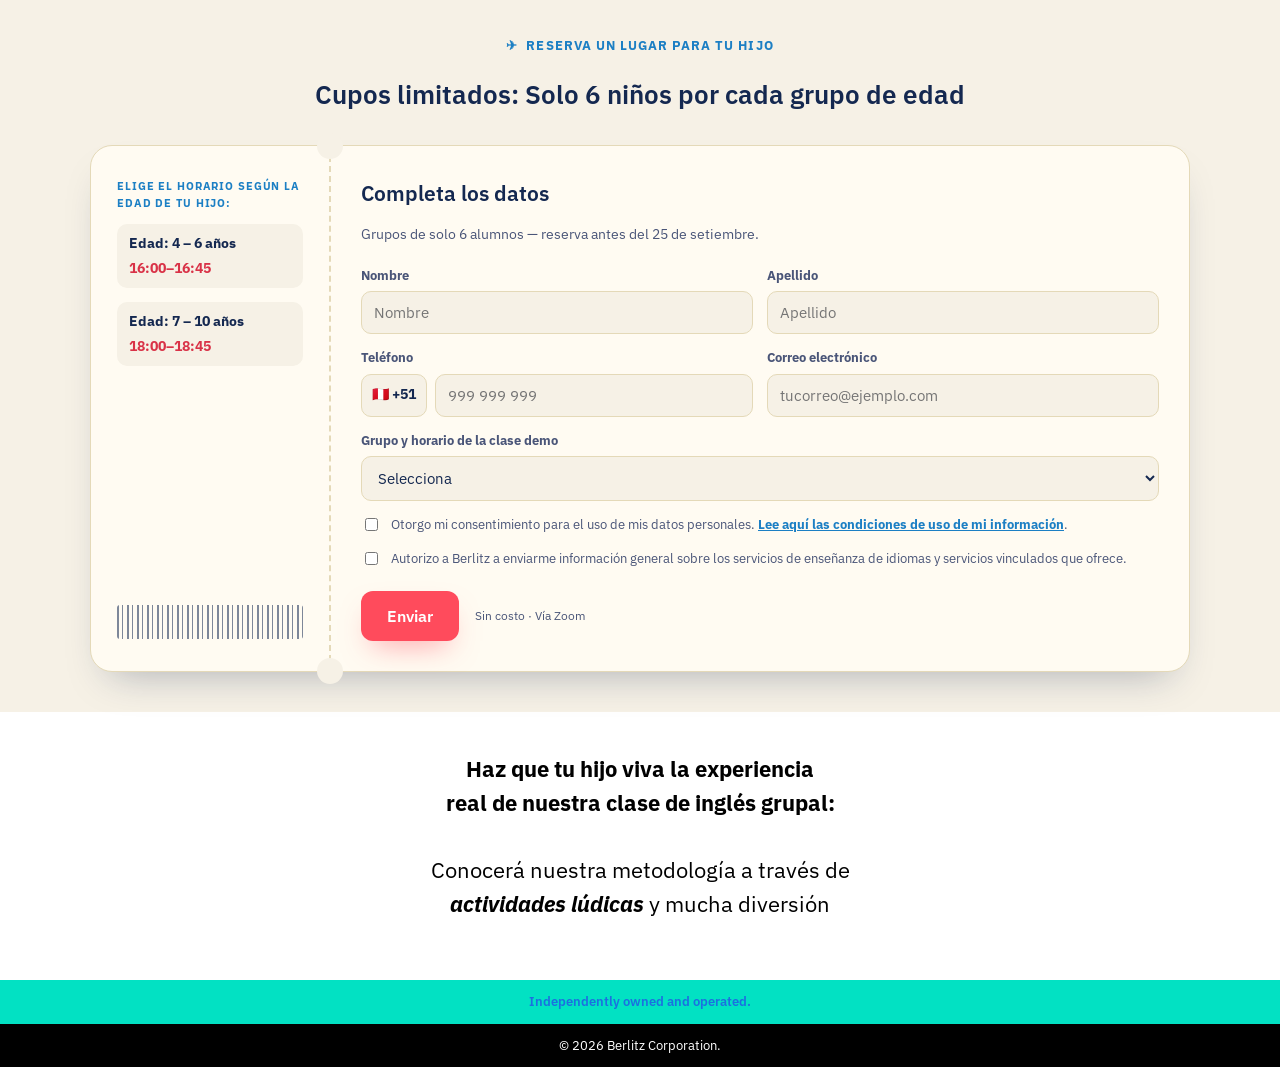
==== commit 283a2d86: "cambio fecha" ====
--- a/index.html
+++ b/index.html
@@ -361,7 +361,7 @@
 
       <div class="form-panel">
         <h3>Completa los datos</h3>
-        <p class="form-sub">Grupos de solo 6 alumnos — reserva antes del 16 de setiembre.</p>
+        <p class="form-sub">Grupos de solo 6 alumnos — reserva antes del 25 de setiembre.</p>
 
         <div id="demoForm">
           <div class="field-row">
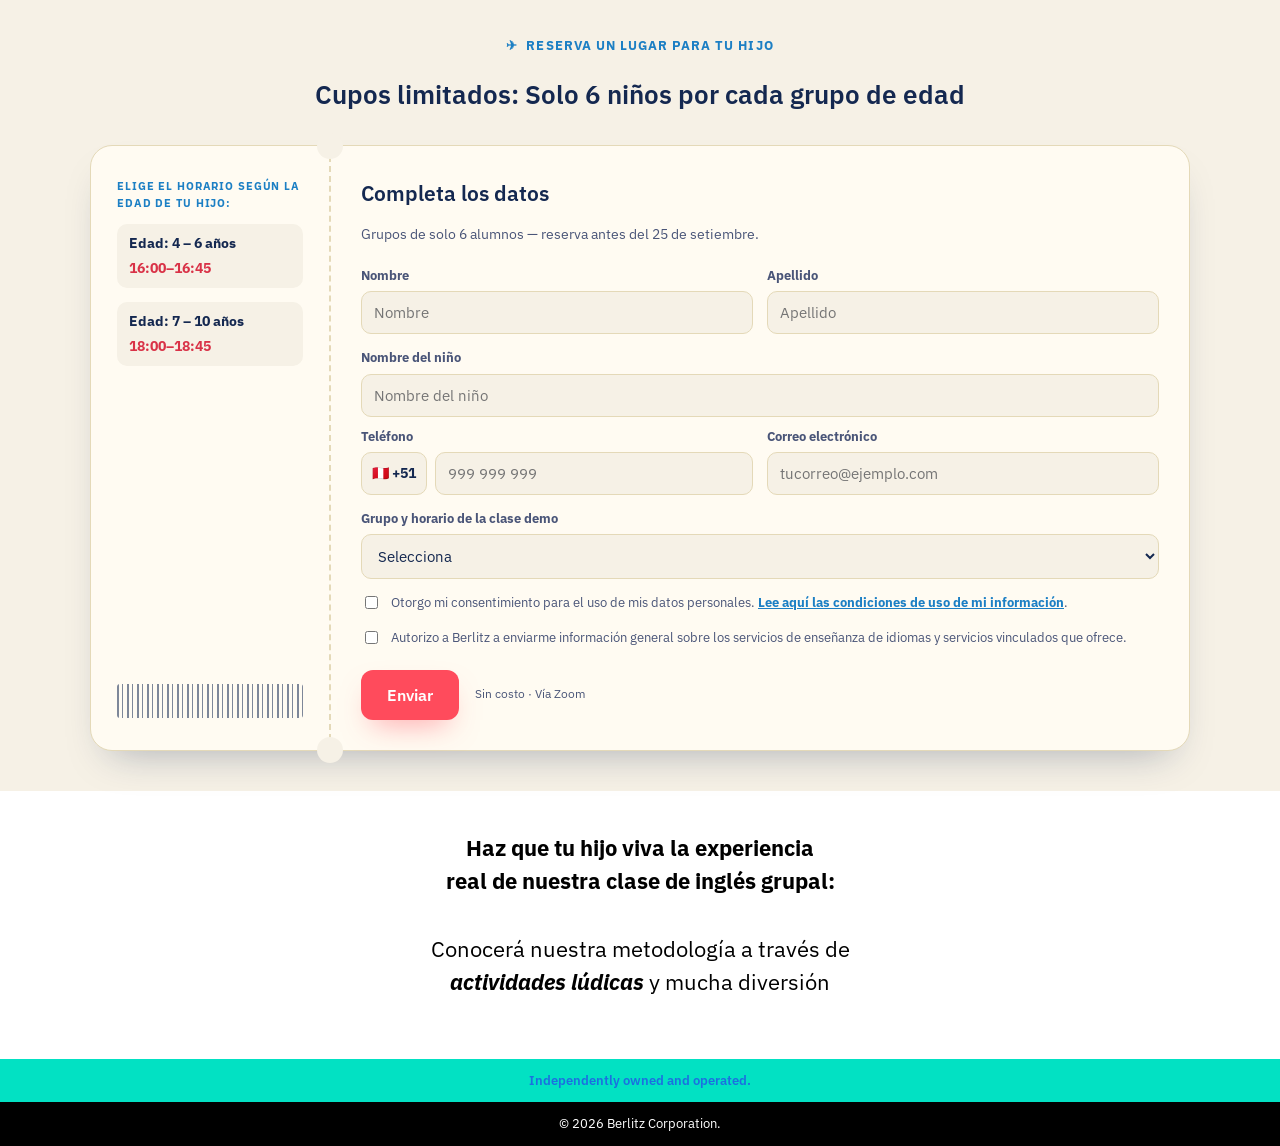
==== commit 083b75e7: "formulari-cambios" ====
--- a/index.html
+++ b/index.html
@@ -374,6 +374,12 @@
               <input id="f-apellido" type="text" placeholder="Apellido" autocomplete="off" required>
             </div>
           </div>
+          
+            <div class="field">
+              <label for="f-nombre">Nombre del niño</label>
+              <input id="f-nombre" type="text" placeholder="Nombre del niño" autocomplete="off" required style="margin-bottom: 10px;">
+            </div>           
+          
           <div class="field-row">
             <div class="field">
               <label for="f-telefono">Teléfono</label>
@@ -391,8 +397,8 @@
             <label for="f-grupo">Grupo y horario de la clase demo</label>
             <select id="f-grupo" autocomplete="off" required>
               <option value="" disabled selected>Selecciona</option>
-              <option value="4 - 6 años">Edades de 4-6 años - Viernes 18 set - 16:00 a 16:45</option>
-              <option value="7 - 10 años">Edades 7-10 años - Viernes 18 set - 18:00 a 18:45</option>
+              <option value="4 - 6 años">Edades de 4-6 años - Viernes 25 set - 16:00 a 16:45</option>
+              <option value="7 - 10 años">Edades 7-10 años - Viernes 25 set - 18:00 a 18:45</option>
             </select>
           </div>
 
@@ -469,6 +475,7 @@
       fields: [
         { name: 'firstname', value: document.getElementById('f-nombre').value.trim() },
         { name: 'lastname', value: document.getElementById('f-apellido').value.trim() },
+        { name: 'nombre_del_nino', value: document.getElementById('f-nombre del niño').value.trim() },
         { name: 'phone', value: phone },
         { name: 'email', value: document.getElementById('f-correo').value.trim() },
         { name: 'edad___nino___rango', value: document.getElementById('f-grupo').value },
